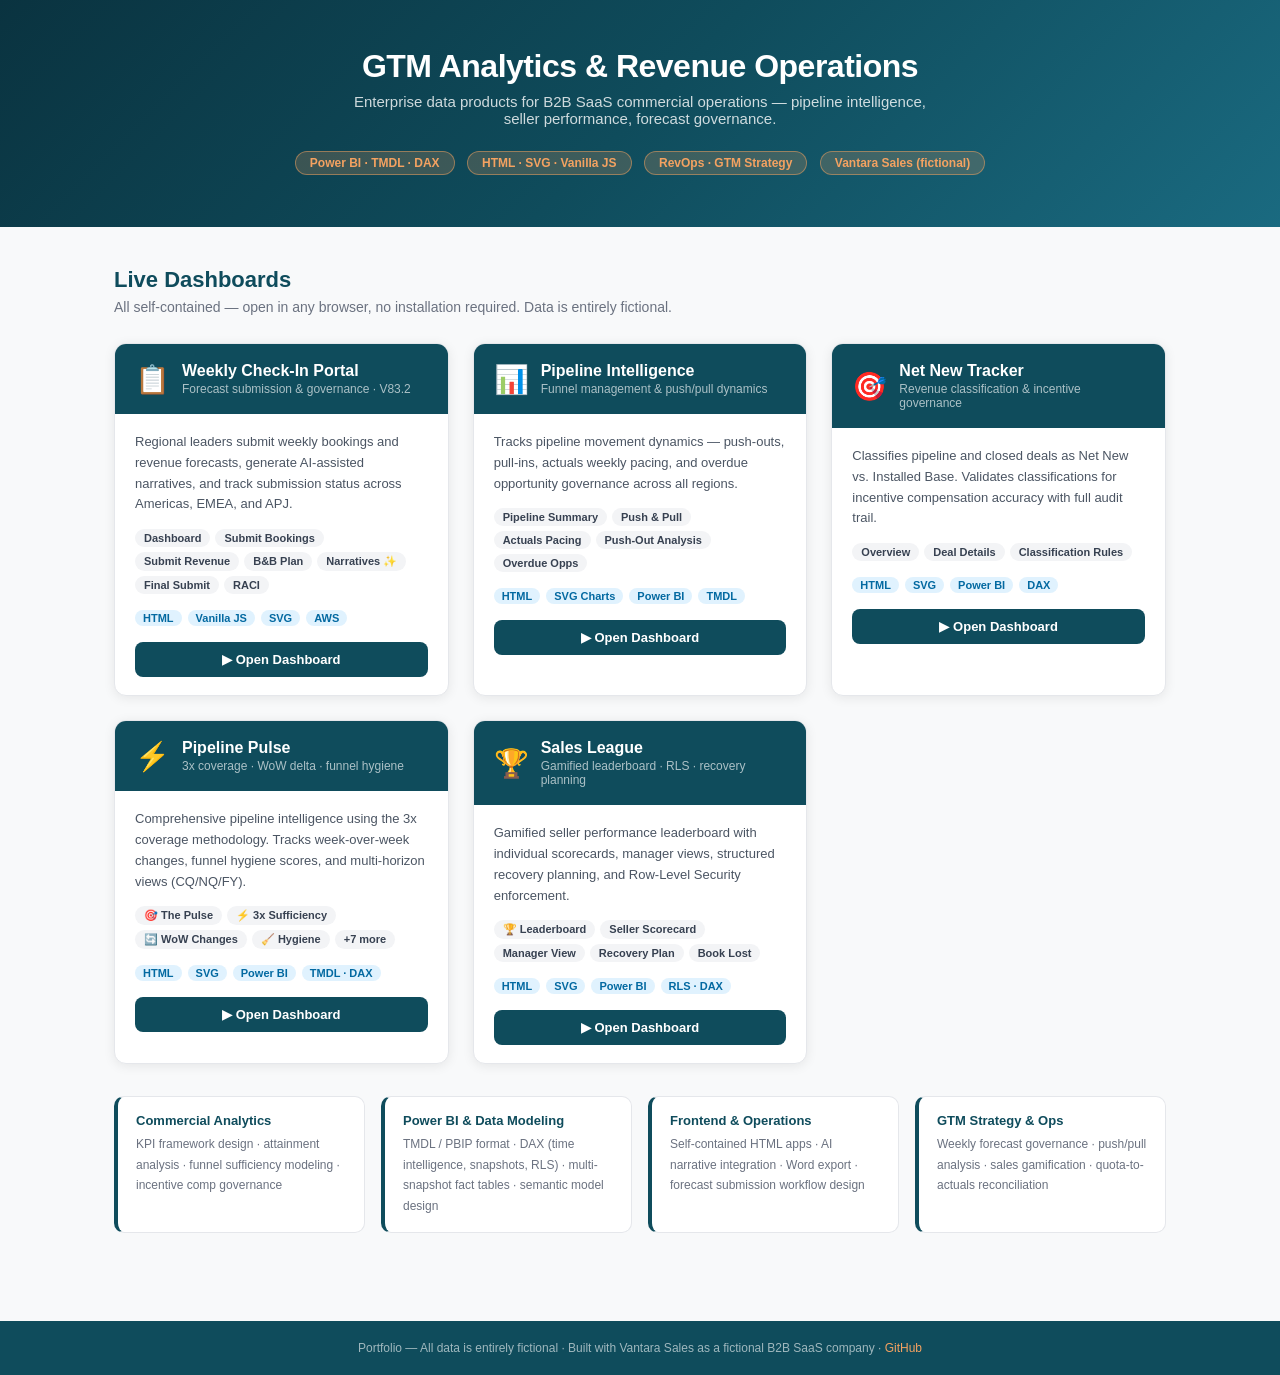
==== index.html @ 0df7641e "Add portfolio index.html for GitHub Pages + live demo links GitHub Pages: https://renatorbruxel.gith" ====
<!DOCTYPE html>
<html lang="en">
<head>
<meta charset="UTF-8">
<meta name="viewport" content="width=device-width,initial-scale=1">
<title>GTM Analytics & Revenue Operations | Renato Bruxel</title>
<style>
*{margin:0;padding:0;box-sizing:border-box}
body{font-family:-apple-system,BlinkMacSystemFont,'Segoe UI',Roboto,sans-serif;background:#f8f9fa;color:#1a1a2e}
.header{background:linear-gradient(135deg,#0a3340,#0f4c5c,#1a6a80);color:#fff;padding:48px 32px;text-align:center}
.header h1{font-size:32px;font-weight:900;letter-spacing:-.5px;margin-bottom:8px}
.header p{font-size:15px;opacity:.8;max-width:600px;margin:0 auto 20px}
.tag{display:inline-block;background:rgba(244,162,97,.2);border:1px solid rgba(244,162,97,.5);color:#f4a261;padding:4px 14px;border-radius:20px;font-size:12px;font-weight:700;margin:4px}
.main{max-width:1100px;margin:0 auto;padding:40px 24px}
.grid{display:grid;grid-template-columns:repeat(auto-fill,minmax(320px,1fr));gap:24px;margin-top:8px}
.card{background:#fff;border-radius:12px;box-shadow:0 2px 12px rgba(0,0,0,.08);overflow:hidden;transition:transform .2s,box-shadow .2s;border:1px solid #e5e7eb}
.card:hover{transform:translateY(-4px);box-shadow:0 8px 28px rgba(0,0,0,.14)}
.card-header{background:#0f4c5c;padding:18px 20px;display:flex;align-items:center;gap:12px}
.card-icon{font-size:28px}
.card-title{color:#fff;font-size:16px;font-weight:800}
.card-subtitle{color:rgba(255,255,255,.65);font-size:12px;margin-top:2px}
.card-body{padding:18px 20px}
.card-desc{font-size:13px;color:#4b5563;line-height:1.6;margin-bottom:14px}
.tabs-preview{display:flex;flex-wrap:wrap;gap:5px;margin-bottom:16px}
.tab-chip{background:#f3f4f6;color:#374151;font-size:11px;padding:3px 9px;border-radius:10px;font-weight:600}
.stack{display:flex;gap:6px;flex-wrap:wrap;margin-bottom:16px}
.tech{background:#e0f2fe;color:#0369a1;font-size:11px;padding:2px 8px;border-radius:8px;font-weight:700}
.btn-demo{display:block;background:#0f4c5c;color:#fff;text-align:center;padding:10px 16px;border-radius:8px;font-size:13px;font-weight:700;text-decoration:none;transition:background .15s}
.btn-demo:hover{background:#0a3340}
.section-title{font-size:22px;font-weight:800;color:#0f4c5c;margin-bottom:6px}
.section-sub{font-size:14px;color:#6b7280;margin-bottom:28px}
.skills{display:grid;grid-template-columns:repeat(auto-fill,minmax(220px,1fr));gap:16px;margin-top:32px}
.skill-card{background:#fff;border-radius:10px;padding:16px 18px;border:1px solid #e5e7eb;border-left:4px solid #0f4c5c}
.skill-title{font-size:13px;font-weight:800;color:#0f4c5c;margin-bottom:6px}
.skill-list{font-size:12px;color:#6b7280;line-height:1.7}
footer{background:#0f4c5c;color:rgba(255,255,255,.6);text-align:center;padding:20px;font-size:12px;margin-top:48px}
footer a{color:#f4a261;text-decoration:none}
@media(max-width:600px){.header h1{font-size:24px}.grid{grid-template-columns:1fr}}
</style>
</head>
<body>

<div class="header">
  <h1>GTM Analytics & Revenue Operations</h1>
  <p>Enterprise data products for B2B SaaS commercial operations — pipeline intelligence, seller performance, forecast governance.</p>
  <div>
    <span class="tag">Power BI · TMDL · DAX</span>
    <span class="tag">HTML · SVG · Vanilla JS</span>
    <span class="tag">RevOps · GTM Strategy</span>
    <span class="tag">Vantara Sales (fictional)</span>
  </div>
</div>

<div class="main">
  <p class="section-title">Live Dashboards</p>
  <p class="section-sub">All self-contained — open in any browser, no installation required. Data is entirely fictional.</p>

  <div class="grid">

    <div class="card">
      <div class="card-header">
        <div class="card-icon">📋</div>
        <div>
          <div class="card-title">Weekly Check-In Portal</div>
          <div class="card-subtitle">Forecast submission & governance · V83.2</div>
        </div>
      </div>
      <div class="card-body">
        <p class="card-desc">Regional leaders submit weekly bookings and revenue forecasts, generate AI-assisted narratives, and track submission status across Americas, EMEA, and APJ.</p>
        <div class="tabs-preview">
          <span class="tab-chip">Dashboard</span><span class="tab-chip">Submit Bookings</span><span class="tab-chip">Submit Revenue</span><span class="tab-chip">B&B Plan</span><span class="tab-chip">Narratives ✨</span><span class="tab-chip">Final Submit</span><span class="tab-chip">RACI</span>
        </div>
        <div class="stack"><span class="tech">HTML</span><span class="tech">Vanilla JS</span><span class="tech">SVG</span><span class="tech">AWS</span></div>
        <a href="weekly-checkin-portal/weekly-checkin-portal.html" class="btn-demo">▶ Open Dashboard</a>
      </div>
    </div>

    <div class="card">
      <div class="card-header">
        <div class="card-icon">📊</div>
        <div>
          <div class="card-title">Pipeline Intelligence</div>
          <div class="card-subtitle">Funnel management & push/pull dynamics</div>
        </div>
      </div>
      <div class="card-body">
        <p class="card-desc">Tracks pipeline movement dynamics — push-outs, pull-ins, actuals weekly pacing, and overdue opportunity governance across all regions.</p>
        <div class="tabs-preview">
          <span class="tab-chip">Pipeline Summary</span><span class="tab-chip">Push & Pull</span><span class="tab-chip">Actuals Pacing</span><span class="tab-chip">Push-Out Analysis</span><span class="tab-chip">Overdue Opps</span>
        </div>
        <div class="stack"><span class="tech">HTML</span><span class="tech">SVG Charts</span><span class="tech">Power BI</span><span class="tech">TMDL</span></div>
        <a href="funnel-management/pipeline-intelligence.html" class="btn-demo">▶ Open Dashboard</a>
      </div>
    </div>

    <div class="card">
      <div class="card-header">
        <div class="card-icon">🎯</div>
        <div>
          <div class="card-title">Net New Tracker</div>
          <div class="card-subtitle">Revenue classification & incentive governance</div>
        </div>
      </div>
      <div class="card-body">
        <p class="card-desc">Classifies pipeline and closed deals as Net New vs. Installed Base. Validates classifications for incentive compensation accuracy with full audit trail.</p>
        <div class="tabs-preview">
          <span class="tab-chip">Overview</span><span class="tab-chip">Deal Details</span><span class="tab-chip">Classification Rules</span>
        </div>
        <div class="stack"><span class="tech">HTML</span><span class="tech">SVG</span><span class="tech">Power BI</span><span class="tech">DAX</span></div>
        <a href="net-new-tracker/net-new-tracker.html" class="btn-demo">▶ Open Dashboard</a>
      </div>
    </div>

    <div class="card">
      <div class="card-header">
        <div class="card-icon">⚡</div>
        <div>
          <div class="card-title">Pipeline Pulse</div>
          <div class="card-subtitle">3x coverage · WoW delta · funnel hygiene</div>
        </div>
      </div>
      <div class="card-body">
        <p class="card-desc">Comprehensive pipeline intelligence using the 3x coverage methodology. Tracks week-over-week changes, funnel hygiene scores, and multi-horizon views (CQ/NQ/FY).</p>
        <div class="tabs-preview">
          <span class="tab-chip">🎯 The Pulse</span><span class="tab-chip">⚡ 3x Sufficiency</span><span class="tab-chip">🔄 WoW Changes</span><span class="tab-chip">🧹 Hygiene</span><span class="tab-chip">+7 more</span>
        </div>
        <div class="stack"><span class="tech">HTML</span><span class="tech">SVG</span><span class="tech">Power BI</span><span class="tech">TMDL · DAX</span></div>
        <a href="pipeline-pulse/pipeline-pulse.html" class="btn-demo">▶ Open Dashboard</a>
      </div>
    </div>

    <div class="card">
      <div class="card-header">
        <div class="card-icon">🏆</div>
        <div>
          <div class="card-title">Sales League</div>
          <div class="card-subtitle">Gamified leaderboard · RLS · recovery planning</div>
        </div>
      </div>
      <div class="card-body">
        <p class="card-desc">Gamified seller performance leaderboard with individual scorecards, manager views, structured recovery planning, and Row-Level Security enforcement.</p>
        <div class="tabs-preview">
          <span class="tab-chip">🏆 Leaderboard</span><span class="tab-chip">Seller Scorecard</span><span class="tab-chip">Manager View</span><span class="tab-chip">Recovery Plan</span><span class="tab-chip">Book Lost</span>
        </div>
        <div class="stack"><span class="tech">HTML</span><span class="tech">SVG</span><span class="tech">Power BI</span><span class="tech">RLS · DAX</span></div>
        <a href="sales-league/sales-league.html" class="btn-demo">▶ Open Dashboard</a>
      </div>
    </div>

  </div>

  <div class="skills">
    <div class="skill-card">
      <div class="skill-title">Commercial Analytics</div>
      <div class="skill-list">KPI framework design · attainment analysis · funnel sufficiency modeling · incentive comp governance</div>
    </div>
    <div class="skill-card">
      <div class="skill-title">Power BI & Data Modeling</div>
      <div class="skill-list">TMDL / PBIP format · DAX (time intelligence, snapshots, RLS) · multi-snapshot fact tables · semantic model design</div>
    </div>
    <div class="skill-card">
      <div class="skill-title">Frontend & Operations</div>
      <div class="skill-list">Self-contained HTML apps · AI narrative integration · Word export · forecast submission workflow design</div>
    </div>
    <div class="skill-card">
      <div class="skill-title">GTM Strategy & Ops</div>
      <div class="skill-list">Weekly forecast governance · push/pull analysis · sales gamification · quota-to-actuals reconciliation</div>
    </div>
  </div>
</div>

<footer>
  Portfolio — All data is entirely fictional · Built with Vantara Sales as a fictional B2B SaaS company ·
  <a href="https://github.com/renatorbruxel/projects">GitHub</a>
</footer>

</body>
</html>
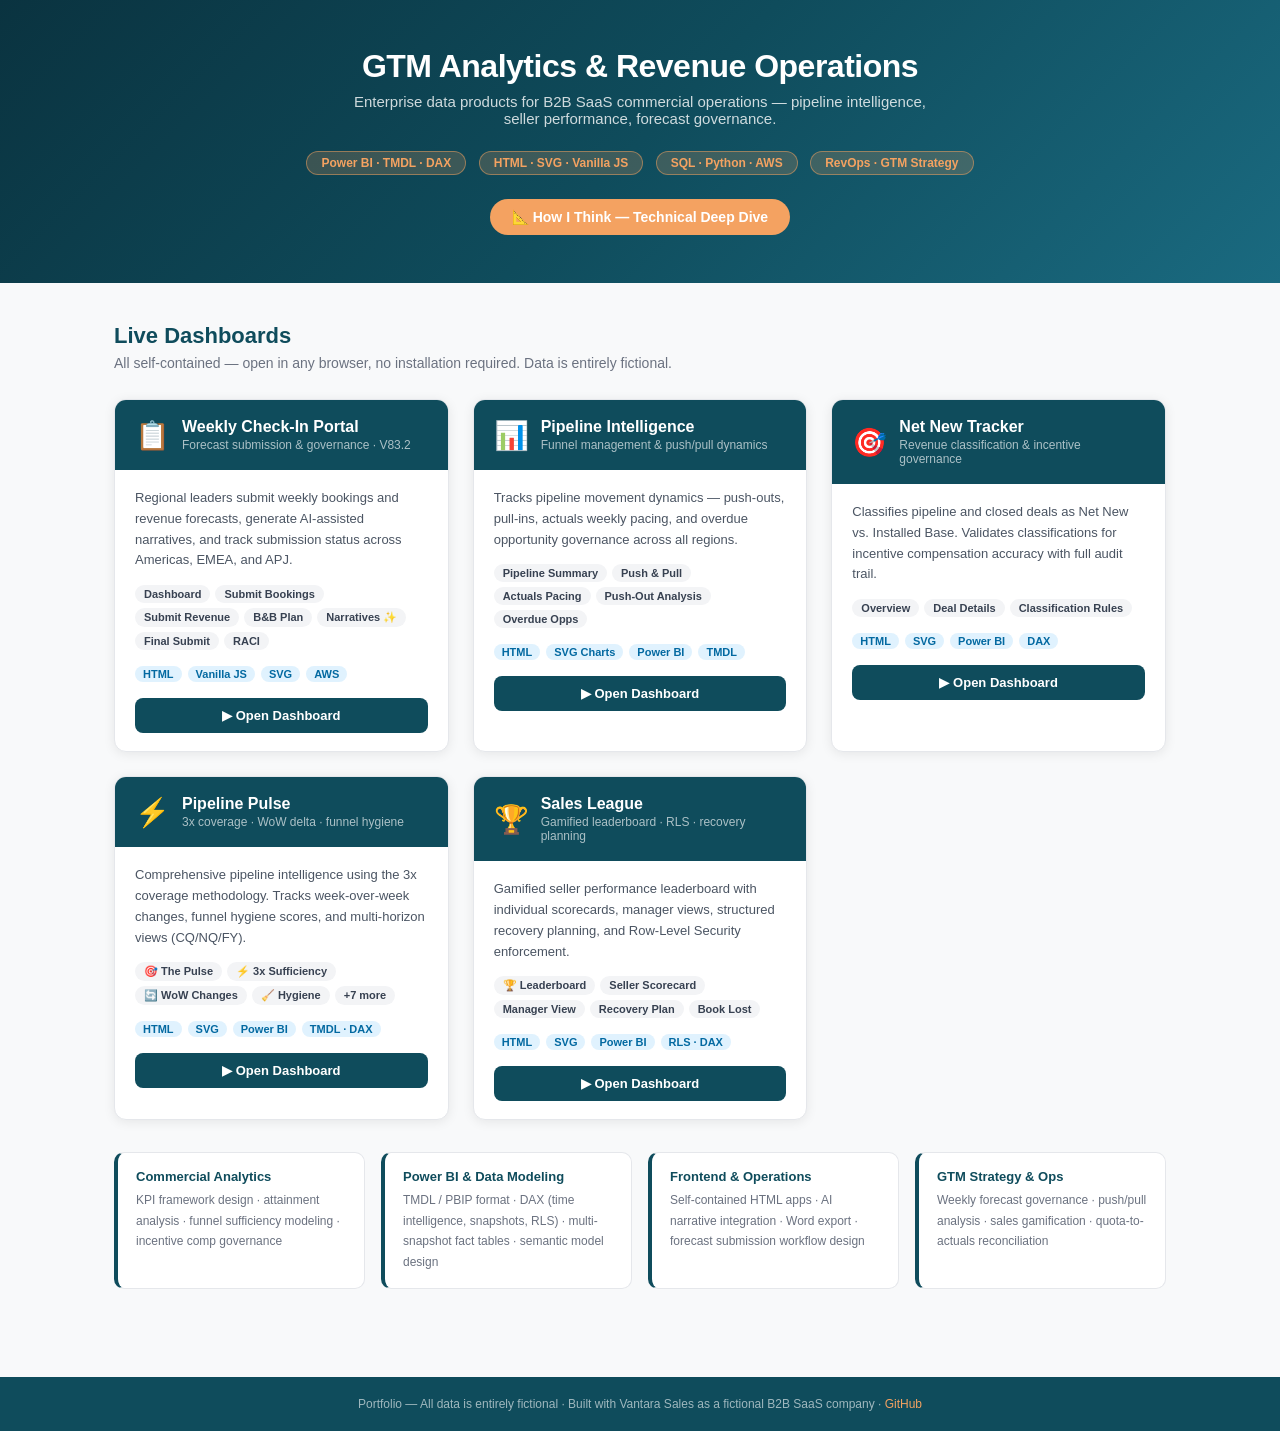
==== commit 3bd8cad3: "Add portfolio deep-dive link to index.html homepage Co-Authored-By: Claude Code <noreply@anthropic.c" ====
--- a/index.html
+++ b/index.html
@@ -46,8 +46,13 @@
   <div>
     <span class="tag">Power BI · TMDL · DAX</span>
     <span class="tag">HTML · SVG · Vanilla JS</span>
+    <span class="tag">SQL · Python · AWS</span>
     <span class="tag">RevOps · GTM Strategy</span>
-    <span class="tag">Vantara Sales (fictional)</span>
+  </div>
+  <div style="margin-top:20px">
+    <a href="portfolio-deep-dive.html" style="display:inline-flex;align-items:center;gap:8px;background:#f4a261;color:#fff;padding:10px 22px;border-radius:24px;font-weight:700;font-size:14px;text-decoration:none;transition:all .2s">
+      📐 How I Think — Technical Deep Dive
+    </a>
   </div>
 </div>
 
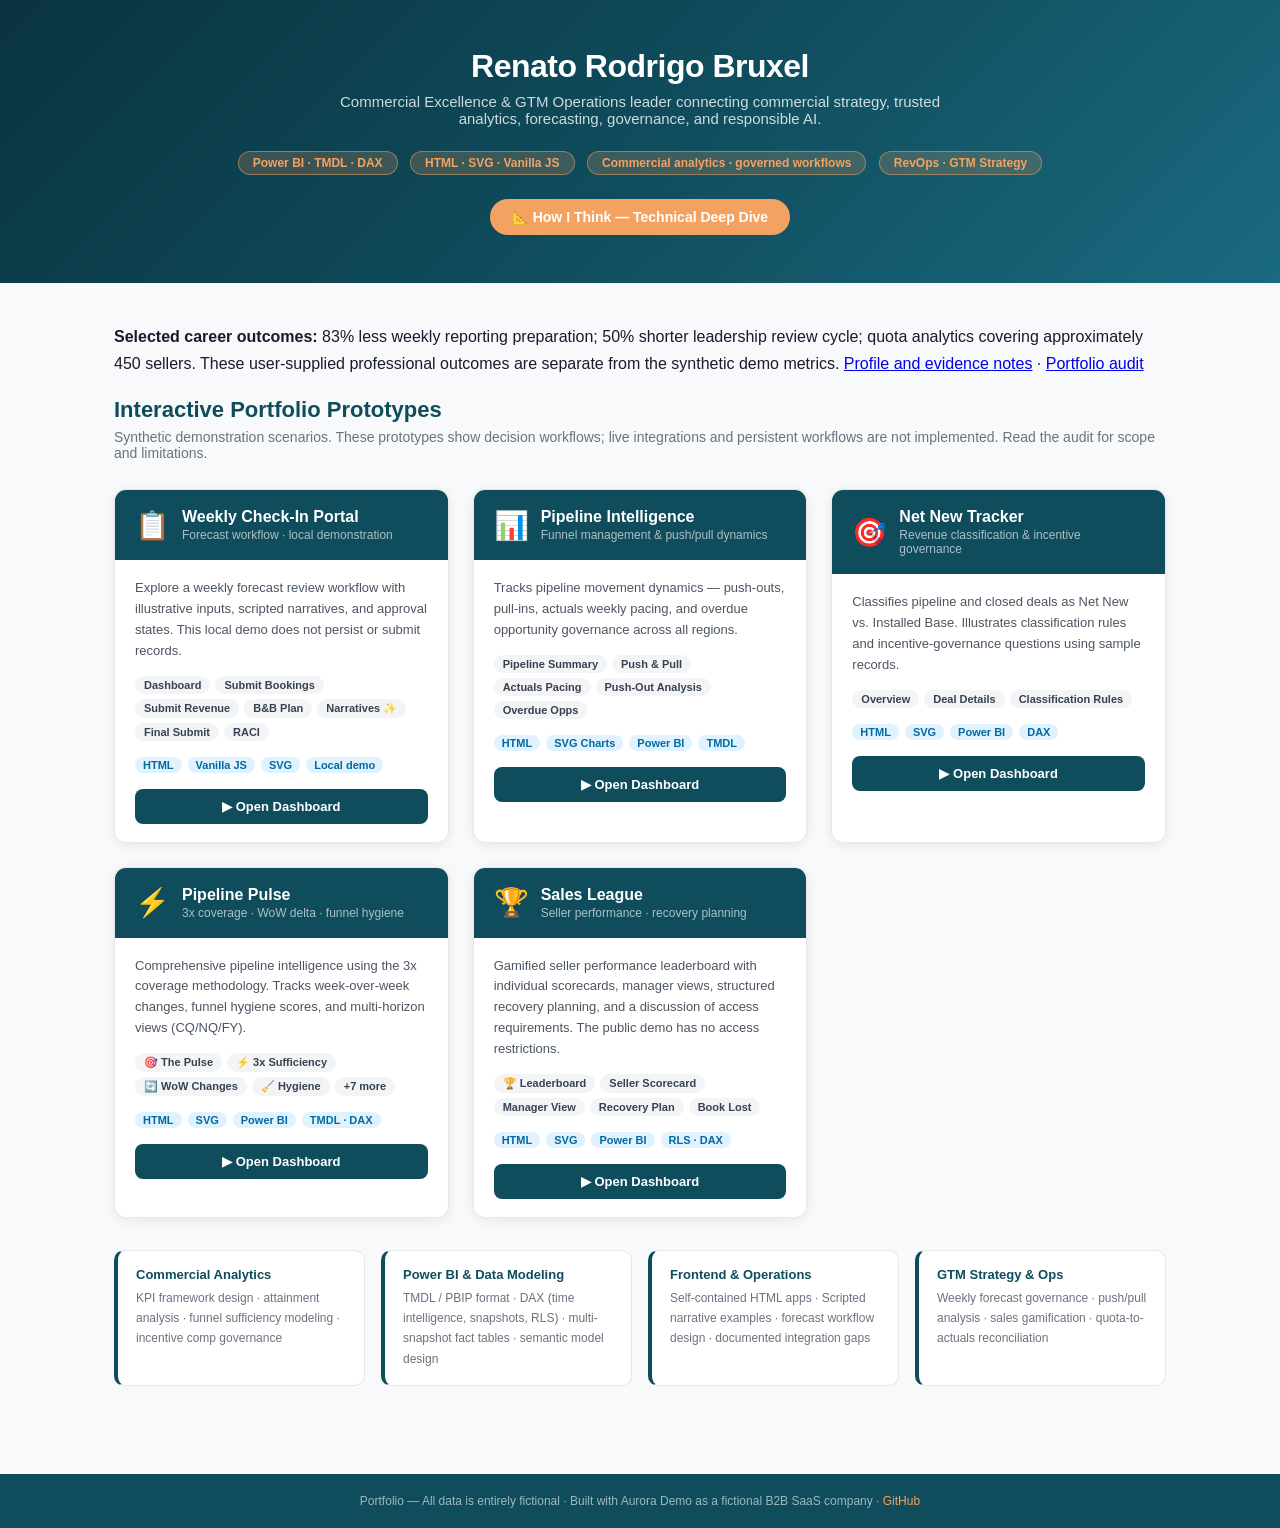
==== commit 4c74b357: "Review HTML portfolio against master brief" ====
--- a/index.html
+++ b/index.html
@@ -37,16 +37,20 @@
 footer a{color:#f4a261;text-decoration:none}
 @media(max-width:600px){.header h1{font-size:24px}.grid{grid-template-columns:1fr}}
 </style>
+<style>
+@media(prefers-reduced-motion:reduce){*,*::before,*::after{animation:none!important;transition:none!important;scroll-behavior:auto!important}}
+button:focus-visible,a:focus-visible,input:focus-visible,select:focus-visible{outline:3px solid #1675b5;outline-offset:3px}
+</style>
 </head>
 <body>
 
 <div class="header">
-  <h1>GTM Analytics & Revenue Operations</h1>
-  <p>Enterprise data products for B2B SaaS commercial operations — pipeline intelligence, seller performance, forecast governance.</p>
+  <h1>Renato Rodrigo Bruxel</h1>
+  <p>Commercial Excellence &amp; GTM Operations leader connecting commercial strategy, trusted analytics, forecasting, governance, and responsible AI.</p>
   <div>
     <span class="tag">Power BI · TMDL · DAX</span>
     <span class="tag">HTML · SVG · Vanilla JS</span>
-    <span class="tag">SQL · Python · AWS</span>
+    <span class="tag">Commercial analytics · governed workflows</span>
     <span class="tag">RevOps · GTM Strategy</span>
   </div>
   <div style="margin-top:20px">
@@ -56,9 +60,9 @@
   </div>
 </div>
 
-<div class="main">
-  <p class="section-title">Live Dashboards</p>
-  <p class="section-sub">All self-contained — open in any browser, no installation required. Data is entirely fictional.</p>
+<div class="main"><p style="margin-bottom:20px;line-height:1.7"><strong>Selected career outcomes:</strong> 83% less weekly reporting preparation; 50% shorter leadership review cycle; quota analytics covering approximately 450 sellers. These user-supplied professional outcomes are separate from the synthetic demo metrics. <a href="README.md">Profile and evidence notes</a> · <a href="docs/FINAL_PORTFOLIO_AUDIT.md">Portfolio audit</a></p>
+  <p class="section-title">Interactive Portfolio Prototypes</p>
+  <p class="section-sub">Synthetic demonstration scenarios. These prototypes show decision workflows; live integrations and persistent workflows are not implemented. Read the audit for scope and limitations.</p>
 
   <div class="grid">
 
@@ -67,15 +71,15 @@
         <div class="card-icon">📋</div>
         <div>
           <div class="card-title">Weekly Check-In Portal</div>
-          <div class="card-subtitle">Forecast submission & governance · V83.2</div>
+          <div class="card-subtitle">Forecast workflow · local demonstration</div>
         </div>
       </div>
       <div class="card-body">
-        <p class="card-desc">Regional leaders submit weekly bookings and revenue forecasts, generate AI-assisted narratives, and track submission status across Americas, EMEA, and APJ.</p>
+        <p class="card-desc">Explore a weekly forecast review workflow with illustrative inputs, scripted narratives, and approval states. This local demo does not persist or submit records.</p>
         <div class="tabs-preview">
           <span class="tab-chip">Dashboard</span><span class="tab-chip">Submit Bookings</span><span class="tab-chip">Submit Revenue</span><span class="tab-chip">B&B Plan</span><span class="tab-chip">Narratives ✨</span><span class="tab-chip">Final Submit</span><span class="tab-chip">RACI</span>
         </div>
-        <div class="stack"><span class="tech">HTML</span><span class="tech">Vanilla JS</span><span class="tech">SVG</span><span class="tech">AWS</span></div>
+        <div class="stack"><span class="tech">HTML</span><span class="tech">Vanilla JS</span><span class="tech">SVG</span><span class="tech">Local demo</span></div>
         <a href="weekly-checkin-portal/weekly-checkin-portal.html" class="btn-demo">▶ Open Dashboard</a>
       </div>
     </div>
@@ -107,7 +111,7 @@
         </div>
       </div>
       <div class="card-body">
-        <p class="card-desc">Classifies pipeline and closed deals as Net New vs. Installed Base. Validates classifications for incentive compensation accuracy with full audit trail.</p>
+        <p class="card-desc">Classifies pipeline and closed deals as Net New vs. Installed Base. Illustrates classification rules and incentive-governance questions using sample records.</p>
         <div class="tabs-preview">
           <span class="tab-chip">Overview</span><span class="tab-chip">Deal Details</span><span class="tab-chip">Classification Rules</span>
         </div>
@@ -139,11 +143,11 @@
         <div class="card-icon">🏆</div>
         <div>
           <div class="card-title">Sales League</div>
-          <div class="card-subtitle">Gamified leaderboard · RLS · recovery planning</div>
+          <div class="card-subtitle">Seller performance · recovery planning</div>
         </div>
       </div>
       <div class="card-body">
-        <p class="card-desc">Gamified seller performance leaderboard with individual scorecards, manager views, structured recovery planning, and Row-Level Security enforcement.</p>
+        <p class="card-desc">Gamified seller performance leaderboard with individual scorecards, manager views, structured recovery planning, and a discussion of access requirements. The public demo has no access restrictions.</p>
         <div class="tabs-preview">
           <span class="tab-chip">🏆 Leaderboard</span><span class="tab-chip">Seller Scorecard</span><span class="tab-chip">Manager View</span><span class="tab-chip">Recovery Plan</span><span class="tab-chip">Book Lost</span>
         </div>
@@ -165,7 +169,7 @@
     </div>
     <div class="skill-card">
       <div class="skill-title">Frontend & Operations</div>
-      <div class="skill-list">Self-contained HTML apps · AI narrative integration · Word export · forecast submission workflow design</div>
+      <div class="skill-list">Self-contained HTML apps · Scripted narrative examples · forecast workflow design · documented integration gaps</div>
     </div>
     <div class="skill-card">
       <div class="skill-title">GTM Strategy & Ops</div>
@@ -175,7 +179,7 @@
 </div>
 
 <footer>
-  Portfolio — All data is entirely fictional · Built with Vantara Sales as a fictional B2B SaaS company ·
+  Portfolio — All data is entirely fictional · Built with Aurora Demo as a fictional B2B SaaS company ·
   <a href="https://github.com/renatorbruxel/projects">GitHub</a>
 </footer>
 
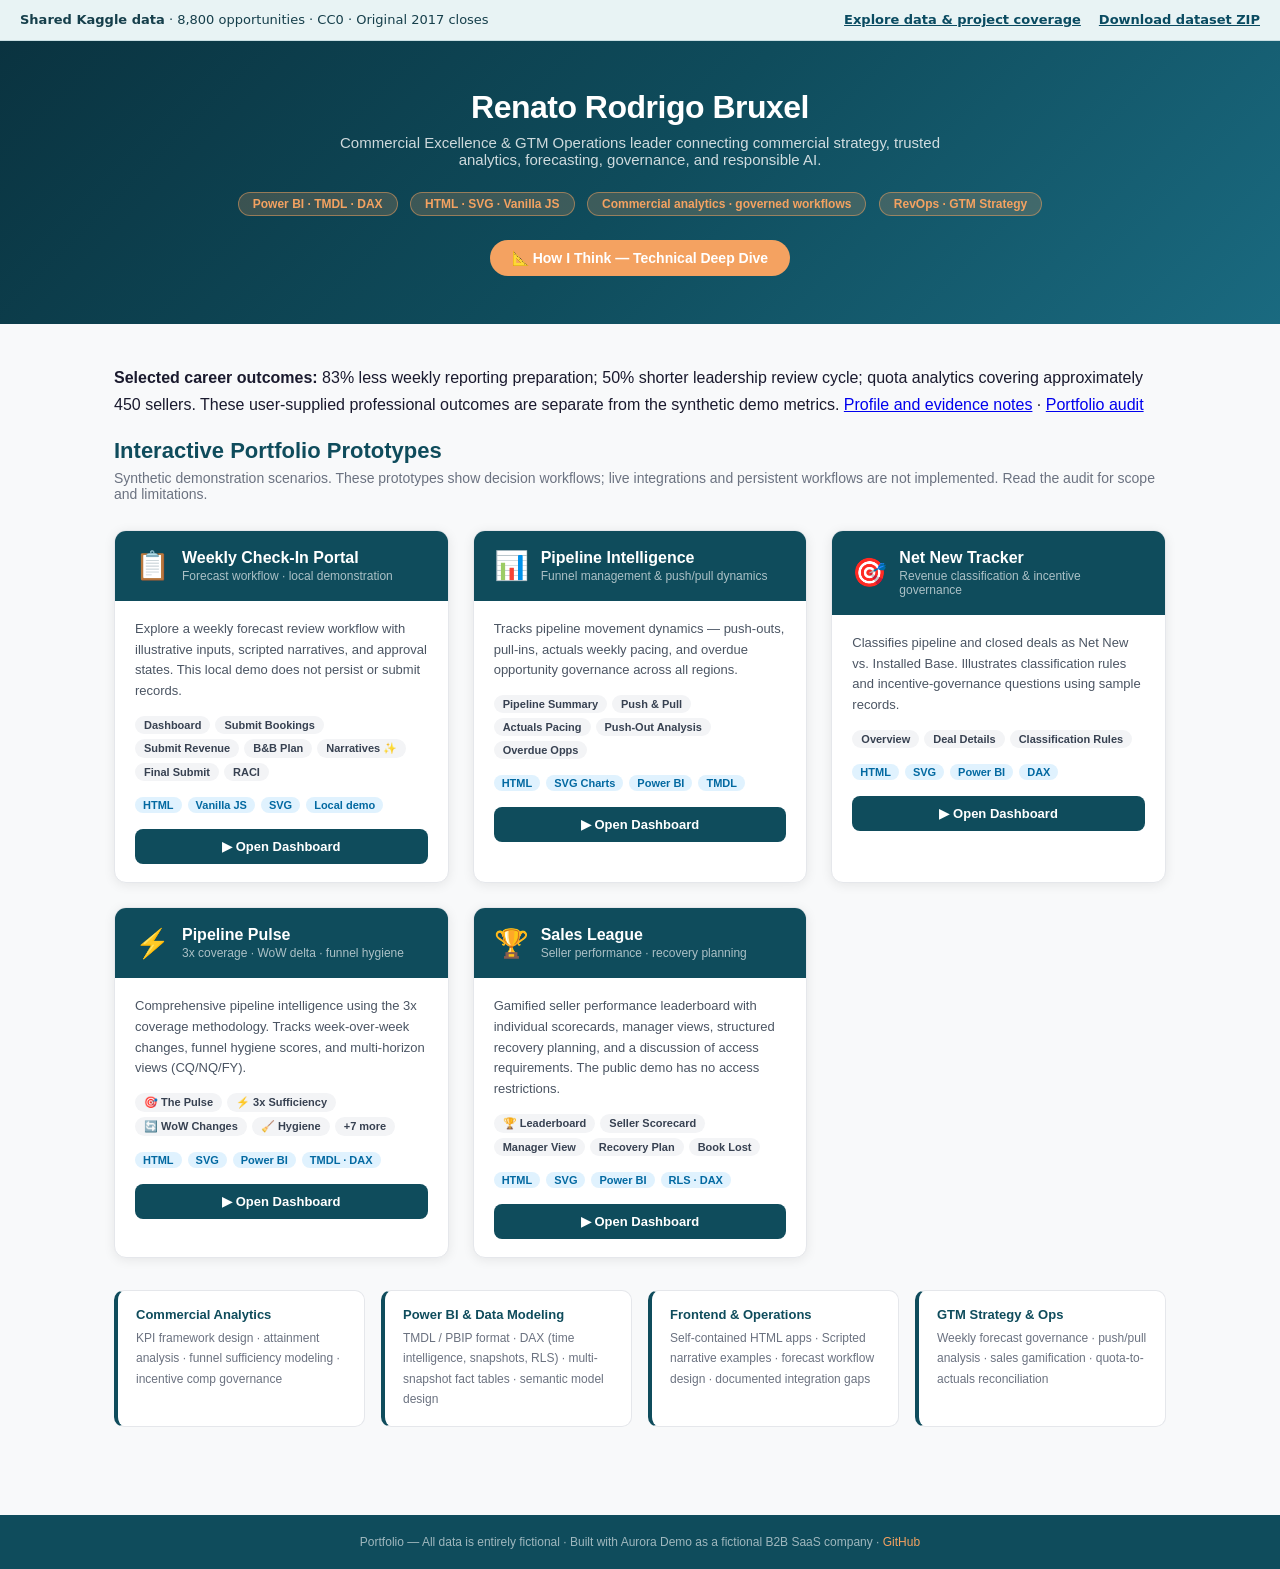
==== commit 8870e7cd: "Add shared Kaggle CRM dataset and portfolio downloads" ====
--- a/index.html
+++ b/index.html
@@ -41,8 +41,12 @@
 @media(prefers-reduced-motion:reduce){*,*::before,*::after{animation:none!important;transition:none!important;scroll-behavior:auto!important}}
 button:focus-visible,a:focus-visible,input:focus-visible,select:focus-visible{outline:3px solid #1675b5;outline-offset:3px}
 </style>
+<style>
+.shared-data-access{background:#e8f3f4;border-bottom:1px solid #c8dee2;color:#163f4b;padding:10px 20px;display:flex;align-items:center;justify-content:space-between;gap:12px;flex-wrap:wrap;font:13px/1.5 system-ui}.shared-data-access strong{font-weight:750}.shared-data-access a{color:#0a4b61;font-weight:700}.shared-data-access .shared-data-links{display:flex;gap:18px;flex-wrap:wrap}.shared-data-access a:focus-visible{outline:3px solid #1675b5;outline-offset:3px}
+</style>
 </head>
 <body>
+<aside class="shared-data-access" aria-label="Shared portfolio dataset"><div><strong>Shared Kaggle data</strong> · 8,800 opportunities · CC0 · Original 2017 closes</div><div class="shared-data-links"><a href="data/index.html">Explore data &amp; project coverage</a><a href="downloads/crm-sales-opportunities-portfolio-v1.zip" download>Download dataset ZIP</a></div></aside>
 
 <div class="header">
   <h1>Renato Rodrigo Bruxel</h1>
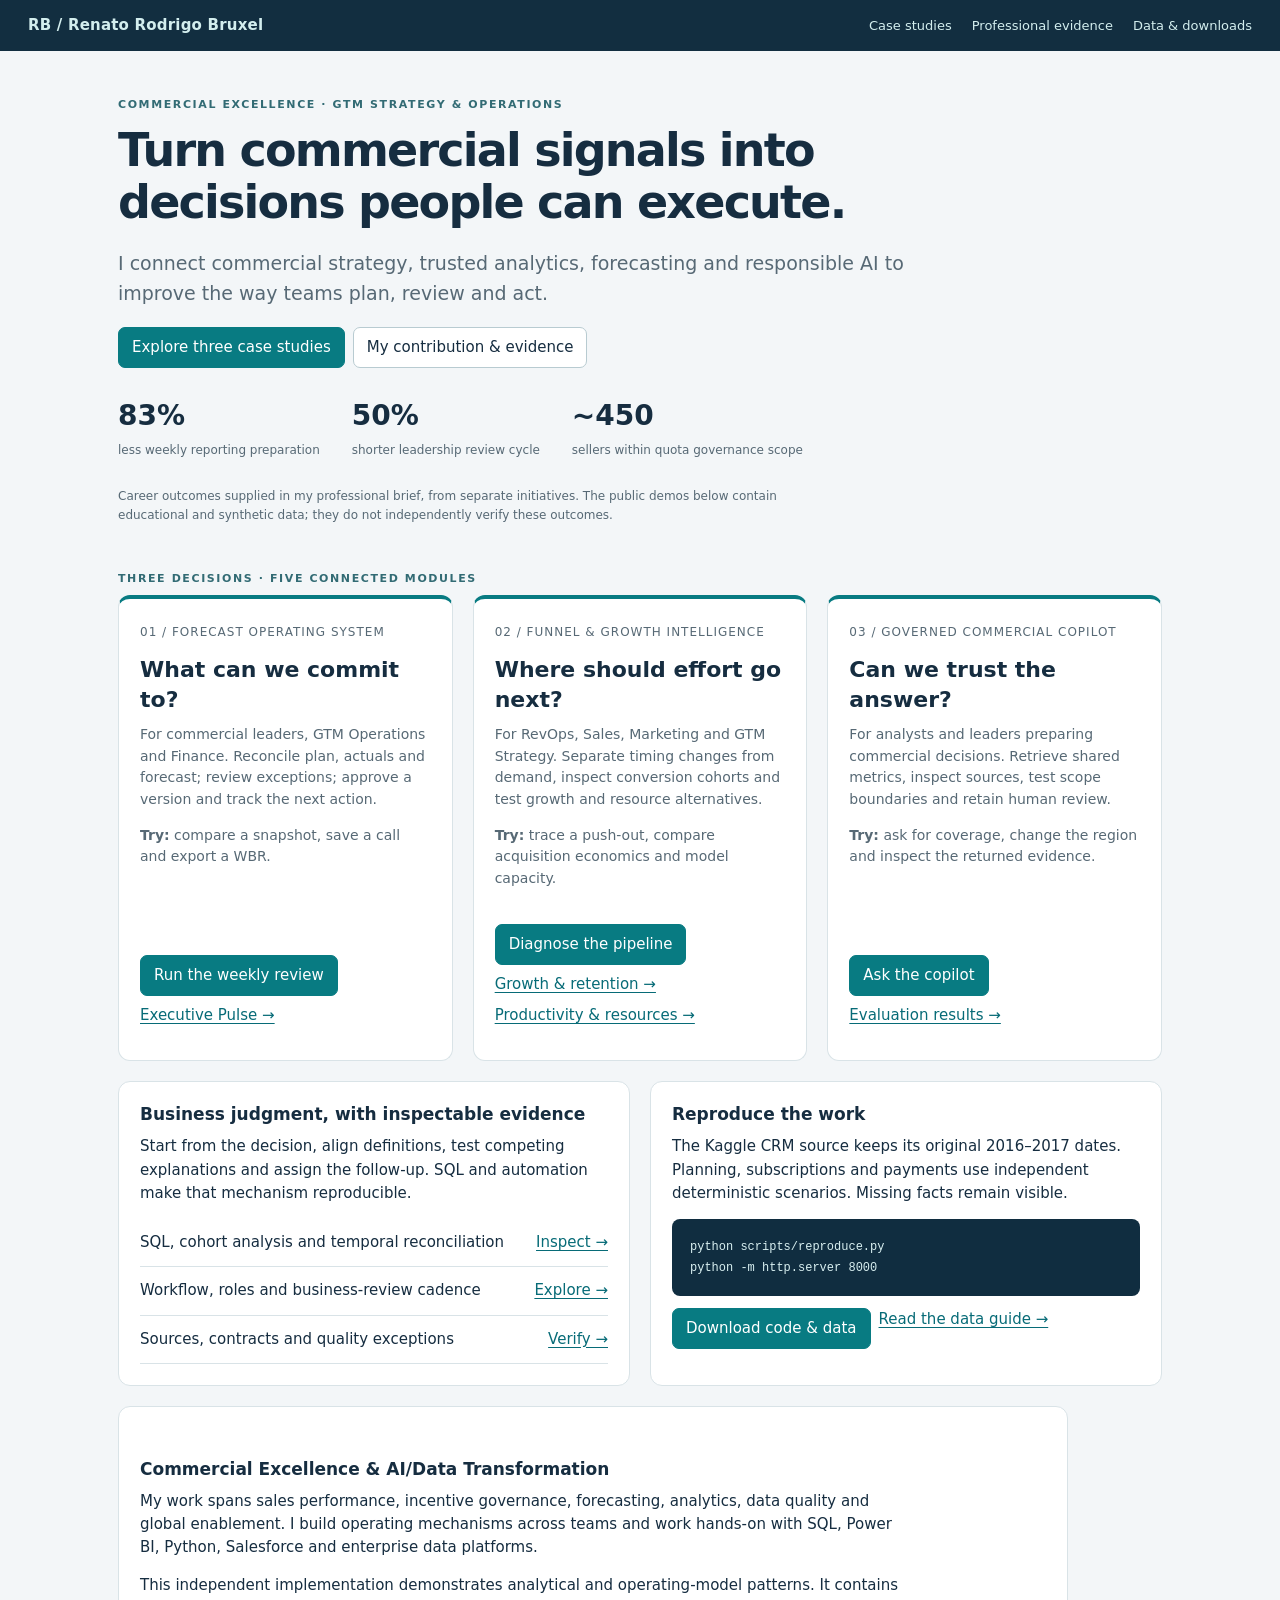
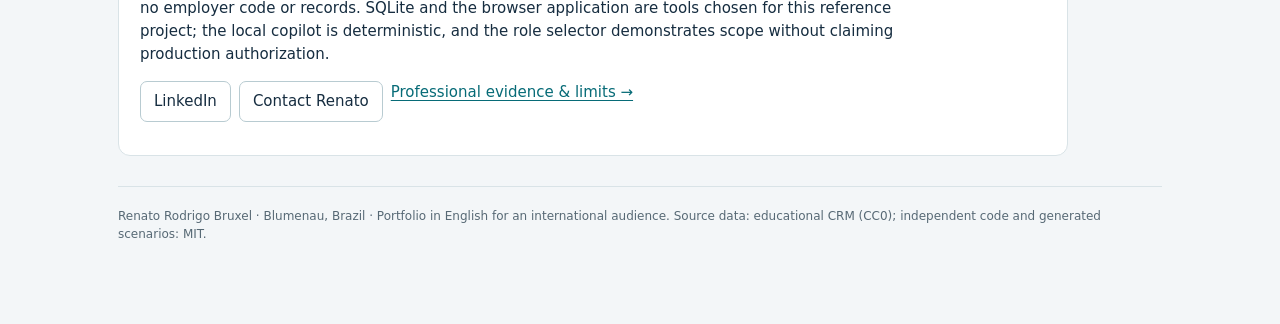
==== commit 602b0fa1: "Publish complete Astra portfolio build — Kaggle CRM + synthetic data Complete GTM Operations portfol" ====
--- a/index.html
+++ b/index.html
@@ -1,191 +1,12 @@
-<!DOCTYPE html>
-<html lang="en">
-<head>
-<meta charset="UTF-8">
-<meta name="viewport" content="width=device-width,initial-scale=1">
-<title>GTM Analytics & Revenue Operations | Renato Bruxel</title>
-<style>
-*{margin:0;padding:0;box-sizing:border-box}
-body{font-family:-apple-system,BlinkMacSystemFont,'Segoe UI',Roboto,sans-serif;background:#f8f9fa;color:#1a1a2e}
-.header{background:linear-gradient(135deg,#0a3340,#0f4c5c,#1a6a80);color:#fff;padding:48px 32px;text-align:center}
-.header h1{font-size:32px;font-weight:900;letter-spacing:-.5px;margin-bottom:8px}
-.header p{font-size:15px;opacity:.8;max-width:600px;margin:0 auto 20px}
-.tag{display:inline-block;background:rgba(244,162,97,.2);border:1px solid rgba(244,162,97,.5);color:#f4a261;padding:4px 14px;border-radius:20px;font-size:12px;font-weight:700;margin:4px}
-.main{max-width:1100px;margin:0 auto;padding:40px 24px}
-.grid{display:grid;grid-template-columns:repeat(auto-fill,minmax(320px,1fr));gap:24px;margin-top:8px}
-.card{background:#fff;border-radius:12px;box-shadow:0 2px 12px rgba(0,0,0,.08);overflow:hidden;transition:transform .2s,box-shadow .2s;border:1px solid #e5e7eb}
-.card:hover{transform:translateY(-4px);box-shadow:0 8px 28px rgba(0,0,0,.14)}
-.card-header{background:#0f4c5c;padding:18px 20px;display:flex;align-items:center;gap:12px}
-.card-icon{font-size:28px}
-.card-title{color:#fff;font-size:16px;font-weight:800}
-.card-subtitle{color:rgba(255,255,255,.65);font-size:12px;margin-top:2px}
-.card-body{padding:18px 20px}
-.card-desc{font-size:13px;color:#4b5563;line-height:1.6;margin-bottom:14px}
-.tabs-preview{display:flex;flex-wrap:wrap;gap:5px;margin-bottom:16px}
-.tab-chip{background:#f3f4f6;color:#374151;font-size:11px;padding:3px 9px;border-radius:10px;font-weight:600}
-.stack{display:flex;gap:6px;flex-wrap:wrap;margin-bottom:16px}
-.tech{background:#e0f2fe;color:#0369a1;font-size:11px;padding:2px 8px;border-radius:8px;font-weight:700}
-.btn-demo{display:block;background:#0f4c5c;color:#fff;text-align:center;padding:10px 16px;border-radius:8px;font-size:13px;font-weight:700;text-decoration:none;transition:background .15s}
-.btn-demo:hover{background:#0a3340}
-.section-title{font-size:22px;font-weight:800;color:#0f4c5c;margin-bottom:6px}
-.section-sub{font-size:14px;color:#6b7280;margin-bottom:28px}
-.skills{display:grid;grid-template-columns:repeat(auto-fill,minmax(220px,1fr));gap:16px;margin-top:32px}
-.skill-card{background:#fff;border-radius:10px;padding:16px 18px;border:1px solid #e5e7eb;border-left:4px solid #0f4c5c}
-.skill-title{font-size:13px;font-weight:800;color:#0f4c5c;margin-bottom:6px}
-.skill-list{font-size:12px;color:#6b7280;line-height:1.7}
-footer{background:#0f4c5c;color:rgba(255,255,255,.6);text-align:center;padding:20px;font-size:12px;margin-top:48px}
-footer a{color:#f4a261;text-decoration:none}
-@media(max-width:600px){.header h1{font-size:24px}.grid{grid-template-columns:1fr}}
-</style>
-<style>
-@media(prefers-reduced-motion:reduce){*,*::before,*::after{animation:none!important;transition:none!important;scroll-behavior:auto!important}}
-button:focus-visible,a:focus-visible,input:focus-visible,select:focus-visible{outline:3px solid #1675b5;outline-offset:3px}
-</style>
-<style>
-.shared-data-access{background:#e8f3f4;border-bottom:1px solid #c8dee2;color:#163f4b;padding:10px 20px;display:flex;align-items:center;justify-content:space-between;gap:12px;flex-wrap:wrap;font:13px/1.5 system-ui}.shared-data-access strong{font-weight:750}.shared-data-access a{color:#0a4b61;font-weight:700}.shared-data-access .shared-data-links{display:flex;gap:18px;flex-wrap:wrap}.shared-data-access a:focus-visible{outline:3px solid #1675b5;outline-offset:3px}
-</style>
-</head>
-<body>
-<aside class="shared-data-access" aria-label="Shared portfolio dataset"><div><strong>Shared Kaggle data</strong> · 8,800 opportunities · CC0 · Original 2017 closes</div><div class="shared-data-links"><a href="data/index.html">Explore data &amp; project coverage</a><a href="downloads/crm-sales-opportunities-portfolio-v1.zip" download>Download dataset ZIP</a></div></aside>
-
-<div class="header">
-  <h1>Renato Rodrigo Bruxel</h1>
-  <p>Commercial Excellence &amp; GTM Operations leader connecting commercial strategy, trusted analytics, forecasting, governance, and responsible AI.</p>
-  <div>
-    <span class="tag">Power BI · TMDL · DAX</span>
-    <span class="tag">HTML · SVG · Vanilla JS</span>
-    <span class="tag">Commercial analytics · governed workflows</span>
-    <span class="tag">RevOps · GTM Strategy</span>
-  </div>
-  <div style="margin-top:20px">
-    <a href="portfolio-deep-dive.html" style="display:inline-flex;align-items:center;gap:8px;background:#f4a261;color:#fff;padding:10px 22px;border-radius:24px;font-weight:700;font-size:14px;text-decoration:none;transition:all .2s">
-      📐 How I Think — Technical Deep Dive
-    </a>
-  </div>
-</div>
-
-<div class="main"><p style="margin-bottom:20px;line-height:1.7"><strong>Selected career outcomes:</strong> 83% less weekly reporting preparation; 50% shorter leadership review cycle; quota analytics covering approximately 450 sellers. These user-supplied professional outcomes are separate from the synthetic demo metrics. <a href="README.md">Profile and evidence notes</a> · <a href="docs/FINAL_PORTFOLIO_AUDIT.md">Portfolio audit</a></p>
-  <p class="section-title">Interactive Portfolio Prototypes</p>
-  <p class="section-sub">Synthetic demonstration scenarios. These prototypes show decision workflows; live integrations and persistent workflows are not implemented. Read the audit for scope and limitations.</p>
-
-  <div class="grid">
-
-    <div class="card">
-      <div class="card-header">
-        <div class="card-icon">📋</div>
-        <div>
-          <div class="card-title">Weekly Check-In Portal</div>
-          <div class="card-subtitle">Forecast workflow · local demonstration</div>
-        </div>
-      </div>
-      <div class="card-body">
-        <p class="card-desc">Explore a weekly forecast review workflow with illustrative inputs, scripted narratives, and approval states. This local demo does not persist or submit records.</p>
-        <div class="tabs-preview">
-          <span class="tab-chip">Dashboard</span><span class="tab-chip">Submit Bookings</span><span class="tab-chip">Submit Revenue</span><span class="tab-chip">B&B Plan</span><span class="tab-chip">Narratives ✨</span><span class="tab-chip">Final Submit</span><span class="tab-chip">RACI</span>
-        </div>
-        <div class="stack"><span class="tech">HTML</span><span class="tech">Vanilla JS</span><span class="tech">SVG</span><span class="tech">Local demo</span></div>
-        <a href="weekly-checkin-portal/weekly-checkin-portal.html" class="btn-demo">▶ Open Dashboard</a>
-      </div>
-    </div>
-
-    <div class="card">
-      <div class="card-header">
-        <div class="card-icon">📊</div>
-        <div>
-          <div class="card-title">Pipeline Intelligence</div>
-          <div class="card-subtitle">Funnel management & push/pull dynamics</div>
-        </div>
-      </div>
-      <div class="card-body">
-        <p class="card-desc">Tracks pipeline movement dynamics — push-outs, pull-ins, actuals weekly pacing, and overdue opportunity governance across all regions.</p>
-        <div class="tabs-preview">
-          <span class="tab-chip">Pipeline Summary</span><span class="tab-chip">Push & Pull</span><span class="tab-chip">Actuals Pacing</span><span class="tab-chip">Push-Out Analysis</span><span class="tab-chip">Overdue Opps</span>
-        </div>
-        <div class="stack"><span class="tech">HTML</span><span class="tech">SVG Charts</span><span class="tech">Power BI</span><span class="tech">TMDL</span></div>
-        <a href="funnel-management/pipeline-intelligence.html" class="btn-demo">▶ Open Dashboard</a>
-      </div>
-    </div>
-
-    <div class="card">
-      <div class="card-header">
-        <div class="card-icon">🎯</div>
-        <div>
-          <div class="card-title">Net New Tracker</div>
-          <div class="card-subtitle">Revenue classification & incentive governance</div>
-        </div>
-      </div>
-      <div class="card-body">
-        <p class="card-desc">Classifies pipeline and closed deals as Net New vs. Installed Base. Illustrates classification rules and incentive-governance questions using sample records.</p>
-        <div class="tabs-preview">
-          <span class="tab-chip">Overview</span><span class="tab-chip">Deal Details</span><span class="tab-chip">Classification Rules</span>
-        </div>
-        <div class="stack"><span class="tech">HTML</span><span class="tech">SVG</span><span class="tech">Power BI</span><span class="tech">DAX</span></div>
-        <a href="net-new-tracker/net-new-tracker.html" class="btn-demo">▶ Open Dashboard</a>
-      </div>
-    </div>
-
-    <div class="card">
-      <div class="card-header">
-        <div class="card-icon">⚡</div>
-        <div>
-          <div class="card-title">Pipeline Pulse</div>
-          <div class="card-subtitle">3x coverage · WoW delta · funnel hygiene</div>
-        </div>
-      </div>
-      <div class="card-body">
-        <p class="card-desc">Comprehensive pipeline intelligence using the 3x coverage methodology. Tracks week-over-week changes, funnel hygiene scores, and multi-horizon views (CQ/NQ/FY).</p>
-        <div class="tabs-preview">
-          <span class="tab-chip">🎯 The Pulse</span><span class="tab-chip">⚡ 3x Sufficiency</span><span class="tab-chip">🔄 WoW Changes</span><span class="tab-chip">🧹 Hygiene</span><span class="tab-chip">+7 more</span>
-        </div>
-        <div class="stack"><span class="tech">HTML</span><span class="tech">SVG</span><span class="tech">Power BI</span><span class="tech">TMDL · DAX</span></div>
-        <a href="pipeline-pulse/pipeline-pulse.html" class="btn-demo">▶ Open Dashboard</a>
-      </div>
-    </div>
-
-    <div class="card">
-      <div class="card-header">
-        <div class="card-icon">🏆</div>
-        <div>
-          <div class="card-title">Sales League</div>
-          <div class="card-subtitle">Seller performance · recovery planning</div>
-        </div>
-      </div>
-      <div class="card-body">
-        <p class="card-desc">Gamified seller performance leaderboard with individual scorecards, manager views, structured recovery planning, and a discussion of access requirements. The public demo has no access restrictions.</p>
-        <div class="tabs-preview">
-          <span class="tab-chip">🏆 Leaderboard</span><span class="tab-chip">Seller Scorecard</span><span class="tab-chip">Manager View</span><span class="tab-chip">Recovery Plan</span><span class="tab-chip">Book Lost</span>
-        </div>
-        <div class="stack"><span class="tech">HTML</span><span class="tech">SVG</span><span class="tech">Power BI</span><span class="tech">RLS · DAX</span></div>
-        <a href="sales-league/sales-league.html" class="btn-demo">▶ Open Dashboard</a>
-      </div>
-    </div>
-
-  </div>
-
-  <div class="skills">
-    <div class="skill-card">
-      <div class="skill-title">Commercial Analytics</div>
-      <div class="skill-list">KPI framework design · attainment analysis · funnel sufficiency modeling · incentive comp governance</div>
-    </div>
-    <div class="skill-card">
-      <div class="skill-title">Power BI & Data Modeling</div>
-      <div class="skill-list">TMDL / PBIP format · DAX (time intelligence, snapshots, RLS) · multi-snapshot fact tables · semantic model design</div>
-    </div>
-    <div class="skill-card">
-      <div class="skill-title">Frontend & Operations</div>
-      <div class="skill-list">Self-contained HTML apps · Scripted narrative examples · forecast workflow design · documented integration gaps</div>
-    </div>
-    <div class="skill-card">
-      <div class="skill-title">GTM Strategy & Ops</div>
-      <div class="skill-list">Weekly forecast governance · push/pull analysis · sales gamification · quota-to-actuals reconciliation</div>
-    </div>
-  </div>
-</div>
-
-<footer>
-  Portfolio — All data is entirely fictional · Built with Aurora Demo as a fictional B2B SaaS company ·
-  <a href="https://github.com/renatorbruxel/projects">GitHub</a>
-</footer>
-
-</body>
-</html>
+<!doctype html><html lang="en"><head><meta charset="utf-8"><meta name="viewport" content="width=device-width,initial-scale=1"><title>Renato Rodrigo Bruxel | Commercial Excellence & GTM Operations</title><meta name="description" content="Commercial Excellence and GTM Operations: three independent cases connecting forecasting, growth, resource planning and governed AI to business decisions."><link rel="stylesheet" href="assets/gtm.css"></head><body>
+<a class="skip" href="#main">Skip to content</a><header class="topbar"><a class="wordmark" href="index.html">RB / Renato Rodrigo Bruxel</a><nav class="toplinks" aria-label="Portfolio"><a href="#cases">Case studies</a><a href="portfolio-deep-dive.html?tab=experience">Professional evidence</a><a href="data/index.html">Data & downloads</a></nav></header>
+<main class="profile" id="main"><section class="hero"><div class="eyebrow">Commercial Excellence · GTM Strategy & Operations</div><h1>Turn commercial signals into decisions people can execute.</h1><p>I connect commercial strategy, trusted analytics, forecasting and responsible AI to improve the way teams plan, review and act.</p><div class="actions"><a class="button primary" href="#cases">Explore three case studies</a><a class="button" href="portfolio-deep-dive.html?tab=experience">My contribution & evidence</a></div><div class="facts"><div class="fact"><strong>83%</strong><span>less weekly reporting preparation</span></div><div class="fact"><strong>50%</strong><span>shorter leadership review cycle</span></div><div class="fact"><strong>~450</strong><span>sellers within quota governance scope</span></div></div><p class="small">Career outcomes supplied in my professional brief, from separate initiatives. The public demos below contain educational and synthetic data; they do not independently verify these outcomes.</p></section>
+<section id="cases"><div class="eyebrow">Three decisions · five connected modules</div><div class="grid three">
+<article class="panel case"><div><span class="number">01 / FORECAST OPERATING SYSTEM</span><h2>What can we commit to?</h2><p>For commercial leaders, GTM Operations and Finance. Reconcile plan, actuals and forecast; review exceptions; approve a version and track the next action.</p><p><strong>Try:</strong> compare a snapshot, save a call and export a WBR.</p></div><div class="actions"><a class="button primary" href="weekly-checkin-portal/weekly-checkin-portal.html">Run the weekly review</a><a href="pipeline-pulse/pipeline-pulse.html">Executive Pulse →</a></div></article>
+<article class="panel case"><div><span class="number">02 / FUNNEL & GROWTH INTELLIGENCE</span><h2>Where should effort go next?</h2><p>For RevOps, Sales, Marketing and GTM Strategy. Separate timing changes from demand, inspect conversion cohorts and test growth and resource alternatives.</p><p><strong>Try:</strong> trace a push-out, compare acquisition economics and model capacity.</p></div><div class="actions"><a class="button primary" href="funnel-management/pipeline-intelligence.html">Diagnose the pipeline</a><a href="net-new-tracker/net-new-tracker.html">Growth & retention →</a><a href="sales-league/sales-league.html">Productivity & resources →</a></div></article>
+<article class="panel case"><div><span class="number">03 / GOVERNED COMMERCIAL COPILOT</span><h2>Can we trust the answer?</h2><p>For analysts and leaders preparing commercial decisions. Retrieve shared metrics, inspect sources, test scope boundaries and retain human review.</p><p><strong>Try:</strong> ask for coverage, change the region and inspect the returned evidence.</p></div><div class="actions"><a class="button primary" href="weekly-checkin-portal/weekly-checkin-portal.html?tab=copilot">Ask the copilot</a><a href="portfolio-deep-dive.html?tab=evaluation">Evaluation results →</a></div></article>
+</div></section>
+<section class="grid"><div class="panel"><h2>Business judgment, with inspectable evidence</h2><p>Start from the decision, align definitions, test competing explanations and assign the follow-up. SQL and automation make that mechanism reproducible.</p><div class="section-link"><span>SQL, cohort analysis and temporal reconciliation</span><a href="portfolio-deep-dive.html?tab=sql">Inspect →</a></div><div class="section-link"><span>Workflow, roles and business-review cadence</span><a href="weekly-checkin-portal/weekly-checkin-portal.html?tab=operating">Explore →</a></div><div class="section-link"><span>Sources, contracts and quality exceptions</span><a href="data/index.html">Verify →</a></div></div><div class="panel"><h2>Reproduce the work</h2><p>The Kaggle CRM source keeps its original 2016–2017 dates. Planning, subscriptions and payments use independent deterministic scenarios. Missing facts remain visible.</p><pre class="code">python scripts/reproduce.py
+python -m http.server 8000</pre><div class="actions"><a class="button primary" href="downloads/gtm-operating-system-v2.zip" download>Download code & data</a><a href="data/index.html?tab=reproduce">Read the data guide →</a></div></div></section>
+<section class="panel prose"><h2>Commercial Excellence & AI/Data Transformation</h2><p>My work spans sales performance, incentive governance, forecasting, analytics, data quality and global enablement. I build operating mechanisms across teams and work hands-on with SQL, Power BI, Python, Salesforce and enterprise data platforms.</p><p>This independent implementation demonstrates analytical and operating-model patterns. It contains no employer code or records. SQLite and the browser application are tools chosen for this reference project; the local copilot is deterministic, and the role selector demonstrates scope without claiming production authorization.</p><div class="actions"><a class="button" href="https://www.linkedin.com/in/renato-rodrigo-bruxel" rel="noopener" target="_blank">LinkedIn</a><a class="button" href="mailto:renato.bruxel@hotmail.com">Contact Renato</a><a href="portfolio-deep-dive.html?tab=experience">Professional evidence & limits →</a></div></section>
+<footer>Renato Rodrigo Bruxel · Blumenau, Brazil · Portfolio in English for an international audience. Source data: educational CRM (CC0); independent code and generated scenarios: MIT.</footer></main></body></html>
--- a/assets/gtm.css
+++ b/assets/gtm.css
@@ -0,0 +1,3 @@
+:root{--ink:#162d40;--muted:#576975;--brand:#087b82;--soft:#e7f3f2;--line:#d9e3e7;--paper:#fff;--bg:#f3f6f8;--warn:#986117;--bad:#a43b42;--blue:#426b9d;--radius:12px}*{box-sizing:border-box}html{scroll-behavior:smooth}body{margin:0;background:var(--bg);color:var(--ink);font:15px/1.55 system-ui,-apple-system,"Segoe UI",sans-serif}a{color:#076b77;text-underline-offset:3px}button,input,select,textarea{font:inherit}button,.button{border:1px solid #b8cbd1;border-radius:7px;background:white;color:var(--ink);padding:8px 13px;cursor:pointer;text-decoration:none;display:inline-flex;align-items:center;justify-content:center;gap:6px;min-height:40px}button:hover,.button:hover{background:var(--soft)}button.primary,.button.primary{background:var(--brand);border-color:var(--brand);color:white}button:disabled{opacity:.5;cursor:default}button:focus-visible,a:focus-visible,input:focus-visible,select:focus-visible,textarea:focus-visible,summary:focus-visible,circle:focus-visible{outline:3px solid #bb791d;outline-offset:3px}input,select,textarea{border:1px solid #9bb1bc;border-radius:6px;background:white;color:var(--ink);padding:8px;width:100%;min-width:0}textarea{min-height:110px;resize:vertical}label{display:block;font-size:12px;font-weight:650;color:var(--muted)}label input,label select,label textarea{display:block;margin-top:4px;font-size:14px;font-weight:400;color:var(--ink)}input[type=checkbox]{width:auto;display:inline;vertical-align:middle}label.check{font-size:14px;font-weight:400}.skip{position:absolute;left:-9999px}.skip:focus{left:12px;top:10px;z-index:100;background:white;padding:12px}.topbar{background:#122e40;color:#fff;padding:14px 28px;display:flex;justify-content:space-between;gap:16px;align-items:center}.topbar a{color:#d3eeee;text-decoration:none}.wordmark{font-weight:700;letter-spacing:.2px}.toplinks{display:flex;gap:20px;flex-wrap:wrap;font-size:13px}.layout{display:grid;grid-template-columns:220px minmax(0,1fr);min-height:calc(100vh - 52px)}aside{border-right:1px solid var(--line);background:#fff;padding:28px 15px}.rail-label{font-size:11px;letter-spacing:1.4px;text-transform:uppercase;color:var(--muted);margin:0 12px 16px}aside a{display:block;padding:11px 12px;border-radius:7px;text-decoration:none;color:var(--ink);font-size:14px;margin:3px 0}aside a.active{background:var(--soft);color:#065e64;font-weight:700}aside .rail-bottom{font-size:12px;color:var(--muted);margin:26px 12px}main{min-width:0;padding:30px 32px 60px;max-width:1600px;width:100%;margin:auto}.page-title{display:flex;gap:20px;justify-content:space-between;align-items:flex-start;margin-bottom:20px}.page-title h1{font-size:27px;line-height:1.22;margin:0 0 6px;font-weight:720;letter-spacing:-.6px}.page-title p{color:var(--muted);margin:0;max-width:780px}.eyebrow{font-size:11px;letter-spacing:1.6px;text-transform:uppercase;color:#326b74;font-weight:750;margin-bottom:8px}.context{background:#fff;border:1px solid var(--line);border-radius:var(--radius);padding:14px 16px;margin:0 0 12px;display:grid;grid-template-columns:repeat(4,minmax(0,1fr));gap:12px}.context .context-more{grid-column:1/-1}.scope{display:flex;justify-content:space-between;gap:12px;align-items:center;flex-wrap:wrap;font-size:12px;color:var(--muted);margin-bottom:18px}.scope .tag{font-size:11px;font-weight:700;border-radius:4px;background:#e1efee;color:#125f64;padding:4px 7px}.tabs{display:flex;gap:4px;border-bottom:1px solid #bdcfd5;margin-bottom:24px;overflow:auto;padding-bottom:4px}.tabs button{white-space:nowrap;background:transparent;border:0;border-radius:5px;font-size:14px;color:var(--muted)}.tabs button[aria-selected=true]{color:#07646b;background:var(--soft);font-weight:700}.view{min-width:0}.kpis{display:grid;grid-template-columns:repeat(4,minmax(0,1fr));gap:14px;margin:0 0 22px}.kpi{padding:18px 19px;background:white;border:1px solid var(--line);border-top:3px solid #9cbabd;border-radius:10px;min-width:0}.kpi .label{font-size:12px;color:var(--muted)}.kpi .value{font-size:26px;font-variant-numeric:tabular-nums;font-weight:720;line-height:1.35;margin:5px 0;letter-spacing:-.5px}.kpi .note{font-size:11px;color:var(--muted)}.kpi.primary{border-top-color:var(--brand)}.grid{display:grid;grid-template-columns:repeat(2,minmax(0,1fr));gap:20px;margin-bottom:20px}.grid.three{grid-template-columns:repeat(3,minmax(0,1fr))}.panel{background:white;border:1px solid var(--line);border-radius:var(--radius);padding:21px;min-width:0;margin-bottom:20px}.grid>.panel{margin-bottom:0}.panel h2,.panel h3{margin:0 0 9px;font-size:17px;line-height:1.35}.panel h3{font-size:15px}.panel p{margin:8px 0 14px}.small,.help{font-size:12px;color:var(--muted)}.callout{background:#eaf3f4;border-left:3px solid var(--brand);padding:13px 16px;border-radius:0 7px 7px 0;margin-bottom:18px;font-size:14px}.callout.warn{background:#fff5e6;border-color:var(--warn)}.callout.error{background:#fff0ef;border-color:var(--bad)}.toolbar{display:flex;gap:10px;align-items:end;flex-wrap:wrap;margin-bottom:16px}.toolbar label{flex:1;min-width:130px}.form-grid{display:grid;grid-template-columns:repeat(3,minmax(0,1fr));gap:14px;margin:14px 0}.span-all{grid-column:1/-1}.table-wrap{overflow:auto;width:100%;max-height:500px;border:1px solid var(--line);border-radius:7px;margin-top:10px}table{border-collapse:collapse;width:100%;font-size:12px;white-space:nowrap}th,td{text-align:left;padding:10px 12px;border-bottom:1px solid #e5ecef;vertical-align:top}th{background:#eef4f6;position:sticky;top:0;z-index:1;font-size:11px;letter-spacing:.2px}th button{padding:0;min-height:24px;font-size:inherit;border:0;background:none;color:inherit;text-align:left}td.num{text-align:right;font-variant-numeric:tabular-nums}tr:hover td{background:#f4f9f9}td.wrap{white-space:normal;min-width:180px;max-width:350px}.table-wrap button{font-size:12px;min-height:27px;padding:3px 7px}.empty{padding:35px;text-align:center;color:var(--muted)}.bar-row{display:grid;grid-template-columns:110px minmax(0,1fr) 88px;gap:10px;align-items:center;margin:15px 0;font-size:12px}.bar-track{background:#eaf0f3;height:14px;border-radius:3px;overflow:hidden}.bar-fill{background:var(--brand);height:100%;min-width:0}.bar-value{text-align:right;font-variant-numeric:tabular-nums}.bar-label{overflow-wrap:anywhere}.chart{width:100%;height:auto;min-height:150px;max-height:280px;overflow:visible}.chart text{fill:#516975;font-size:11px}.legend{display:flex;gap:18px;flex-wrap:wrap;font-size:12px;color:var(--muted);margin:9px 0}.legend i{display:inline-block;width:9px;height:9px;background:var(--brand);border-radius:2px;margin-right:5px}.steps{display:flex;flex-wrap:wrap;gap:8px;margin:16px 0}.steps span{padding:6px 11px;border-radius:5px;background:#f0f4f6;font-size:12px}.steps .current{background:var(--soft);color:#05666e;font-weight:700}.status{font-size:11px;font-weight:700;color:#05626b;background:#e5f2f1;padding:3px 7px;border-radius:4px;display:inline-block}.status.Open,.status.returned{background:#fff1dc;color:#805411}.muted{color:var(--muted)}.actions{display:flex;gap:8px;flex-wrap:wrap;margin:12px 0}.prose{max-width:950px}.prose p{max-width:80ch}.prose h2{margin-top:30px}.prose li{margin-bottom:10px}.code{white-space:pre-wrap;overflow:auto;background:#102d40;color:#d8eff0;padding:18px;border-radius:8px;font:12px/1.7 ui-monospace,monospace;max-height:480px}.brief{white-space:pre-wrap;font-size:14px;line-height:1.8}.chatlog{max-height:450px;overflow:auto;display:flex;flex-direction:column;gap:14px;padding:4px}.chat{padding:16px;border-radius:10px;background:#edf4f5;overflow-wrap:anywhere}.chat.user{background:#f2f4f7;margin-left:30px}.chat h3{font-size:12px;text-transform:uppercase;letter-spacing:.6px}.chat pre{white-space:pre-wrap;font:inherit}.chat .evidence{font-size:12px;border-top:1px solid #ccdfe2;padding-top:9px}.hero{max-width:1100px;padding:45px 0 34px}.hero h1{font-size:46px;letter-spacing:-1.8px;line-height:1.13;max-width:900px;margin:12px 0 20px}.hero p{font-size:19px;max-width:800px;color:var(--muted)}.case{display:flex;flex-direction:column;justify-content:space-between;border-top:4px solid var(--brand)}.case .number{font-size:12px;letter-spacing:1px;color:var(--muted)}.case h2{font-size:22px;margin-top:12px}.case p{color:var(--muted);font-size:14px}.case .actions{margin-top:20px}.profile{max-width:1100px;margin:auto;padding:0 28px 60px}.facts{display:flex;gap:32px;flex-wrap:wrap;margin:26px 0}.fact strong{font-size:28px;display:block}.fact span{font-size:12px;color:var(--muted)}footer{font-size:12px;color:var(--muted);padding:20px 0;border-top:1px solid var(--line);margin-top:30px}.toast{position:fixed;bottom:22px;right:22px;max-width:500px;z-index:300;padding:14px 20px;border-radius:8px;background:#143b49;color:white;box-shadow:0 6px 24px #173f4933}.toast:empty{display:none}dialog{border:1px solid var(--line);border-radius:14px;max-width:880px;width:calc(100% - 32px);padding:26px;max-height:88vh;overflow:auto;color:var(--ink)}dialog::backdrop{background:#0a263c77}dialog .close{float:right}.section-link{display:flex;justify-content:space-between;gap:15px;padding:12px 0;border-bottom:1px solid var(--line)}details{margin:14px 0}summary{cursor:pointer;font-weight:600;color:#096770}.mini{font-size:11px}.notice{padding:12px;background:#f5f8f9;font-size:12px;color:var(--muted);border-radius:6px}.badge-row{display:flex;gap:8px;flex-wrap:wrap}.light-grid{display:grid;grid-template-columns:repeat(4,1fr);gap:10px}.light-grid div{border:1px solid var(--line);padding:14px;border-radius:8px;font-size:13px}.number-list{padding-left:20px}.danger{color:var(--bad)}.sr-only{position:absolute;width:1px;height:1px;overflow:hidden;clip:rect(0,0,0,0)}@media(max-width:1150px){.layout{grid-template-columns:185px minmax(0,1fr)}main{padding:24px}.kpis{grid-template-columns:repeat(2,minmax(0,1fr))}.grid.three{grid-template-columns:1fr}.context{grid-template-columns:repeat(3,minmax(0,1fr))}}@media(max-width:760px){.layout{display:block}aside{display:flex;overflow:auto;border-right:0;border-bottom:1px solid var(--line);padding:8px;gap:4px}aside a{white-space:nowrap;font-size:12px;padding:7px 9px}aside .rail-label,aside .rail-bottom{display:none}main{padding:20px 14px 40px}.topbar{padding:12px 15px}.toplinks{gap:12px;font-size:11px}.page-title h1{font-size:23px}.page-title{display:block}.page-title .actions{margin-top:14px}.context{grid-template-columns:repeat(2,minmax(0,1fr));padding:12px;gap:10px}.grid,.grid.three{grid-template-columns:minmax(0,1fr)}.form-grid{grid-template-columns:repeat(2,minmax(0,1fr))}.kpis{gap:9px}.kpi{padding:13px}.kpi .value{font-size:23px}.panel{padding:16px}.hero h1{font-size:35px}.hero{padding-top:30px}.hero p{font-size:17px}.profile{padding:0 18px 40px}.light-grid{grid-template-columns:repeat(2,1fr)}.bar-row{grid-template-columns:85px minmax(0,1fr) 74px;gap:6px}.facts{gap:22px}.toast{left:12px;right:12px;bottom:12px}.tabs button{font-size:13px}.table-wrap{max-height:420px}}@media print{aside,.topbar,.context,.tabs,.actions,.toolbar,button,.toast,.skip{display:none!important}.layout{display:block}main{padding:0}.panel,.kpi{break-inside:avoid}.table-wrap{max-height:none;overflow:visible}body{background:white}.view{display:block}.kpis{grid-template-columns:repeat(4,1fr)}}
+
+.hero p.small{font-size:12px;line-height:1.55;max-width:90ch}.context select{padding-right:4px}aside a{flex-shrink:0}
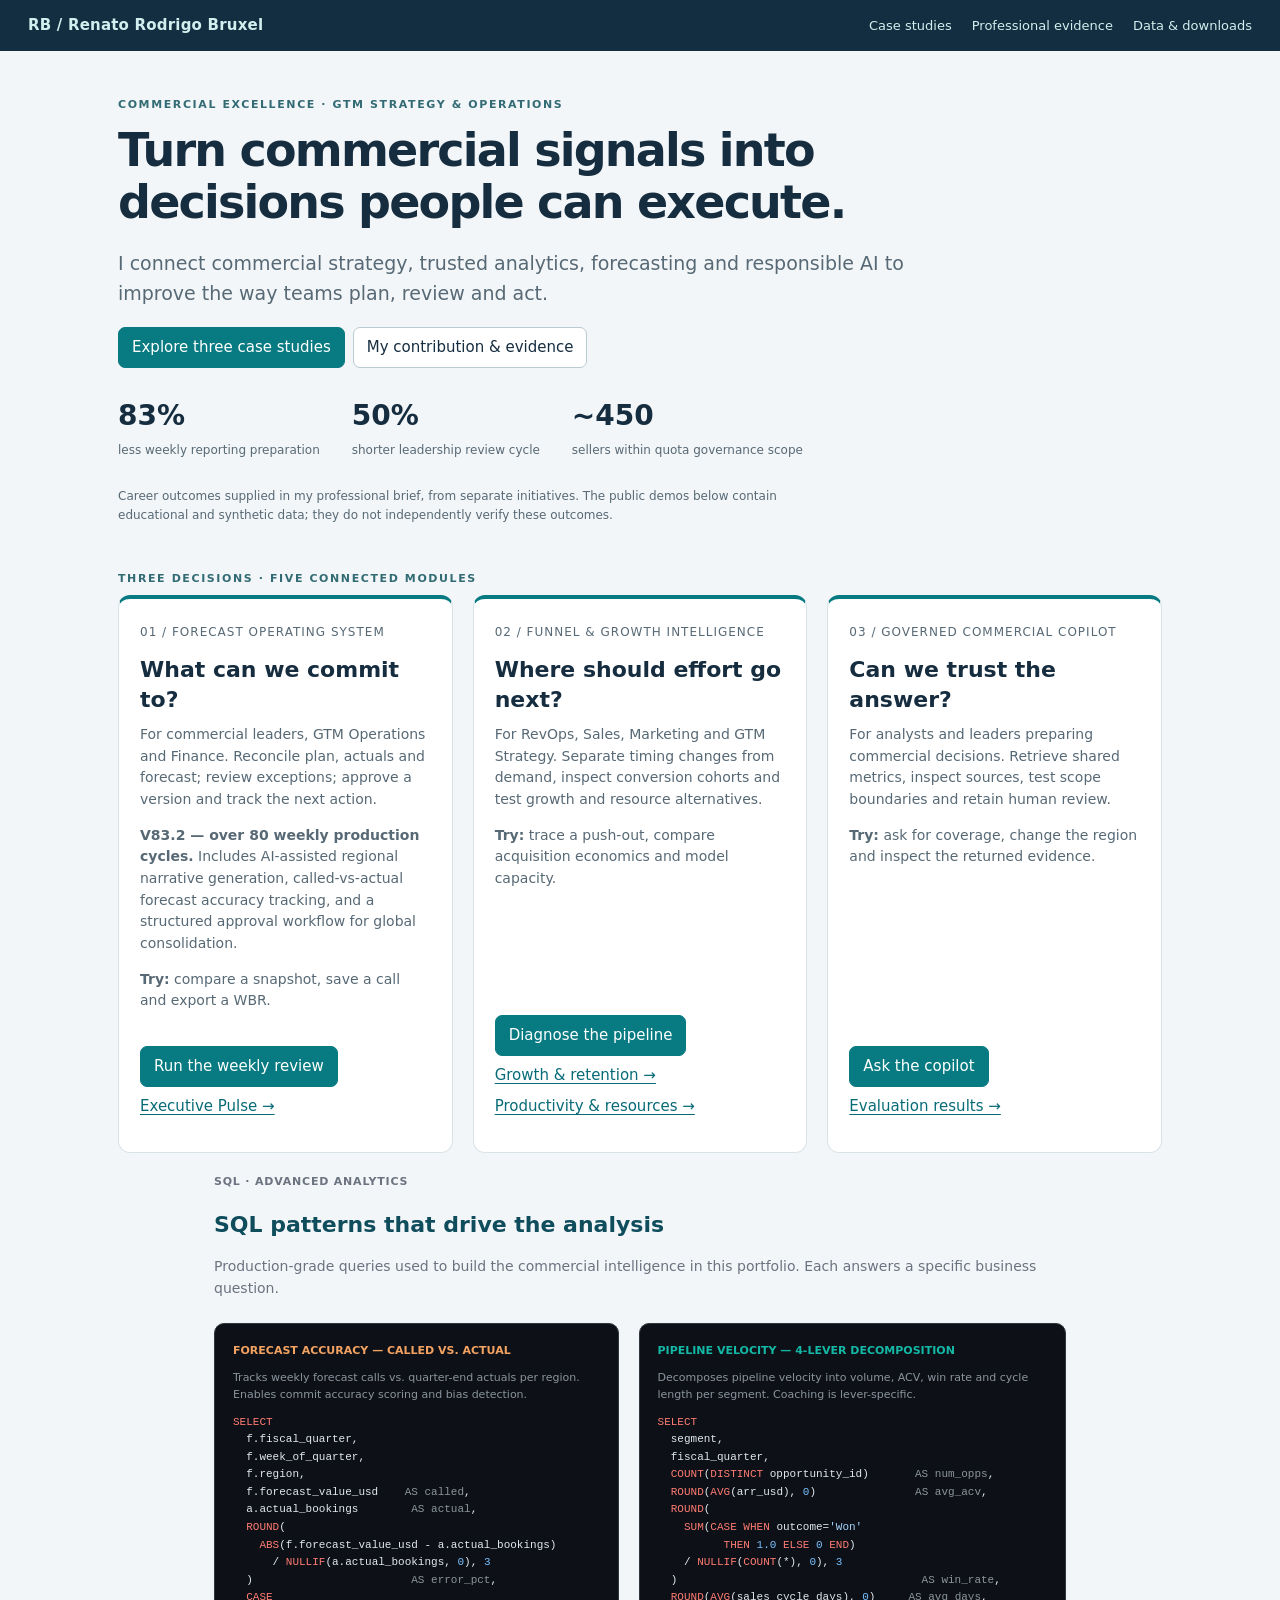
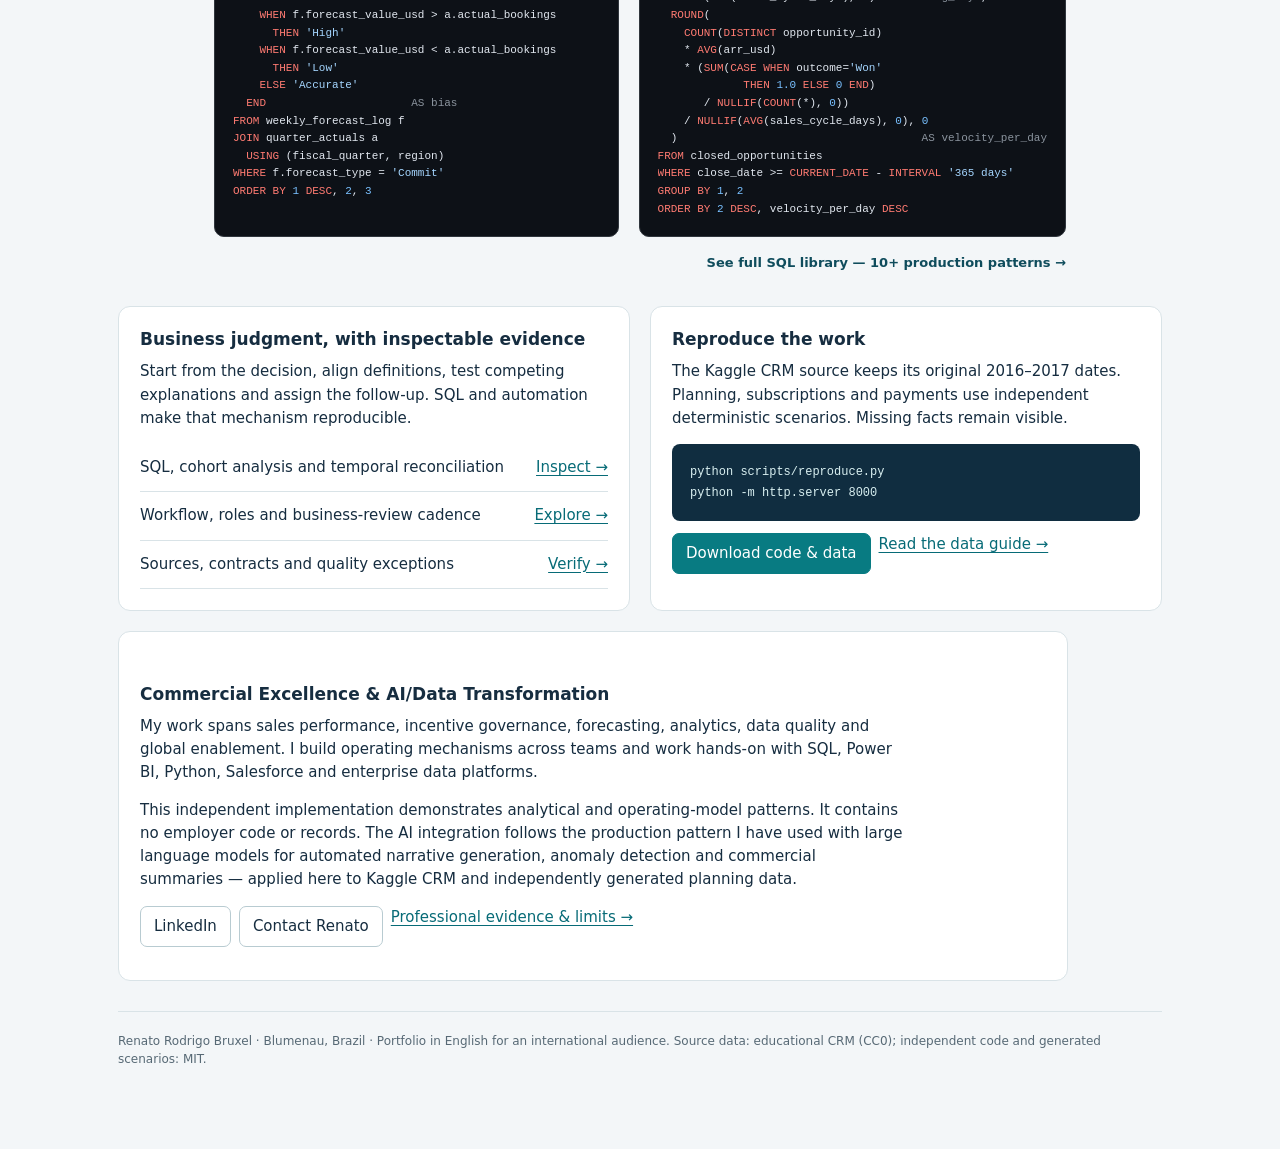
==== commit b98397e0: "Fix 3 Stripe alignment gaps: SQL visible, AI framing, WCI production evidence 1. WCI case study: emp" ====
--- a/index.html
+++ b/index.html
@@ -2,11 +2,54 @@
 <a class="skip" href="#main">Skip to content</a><header class="topbar"><a class="wordmark" href="index.html">RB / Renato Rodrigo Bruxel</a><nav class="toplinks" aria-label="Portfolio"><a href="#cases">Case studies</a><a href="portfolio-deep-dive.html?tab=experience">Professional evidence</a><a href="data/index.html">Data & downloads</a></nav></header>
 <main class="profile" id="main"><section class="hero"><div class="eyebrow">Commercial Excellence · GTM Strategy & Operations</div><h1>Turn commercial signals into decisions people can execute.</h1><p>I connect commercial strategy, trusted analytics, forecasting and responsible AI to improve the way teams plan, review and act.</p><div class="actions"><a class="button primary" href="#cases">Explore three case studies</a><a class="button" href="portfolio-deep-dive.html?tab=experience">My contribution & evidence</a></div><div class="facts"><div class="fact"><strong>83%</strong><span>less weekly reporting preparation</span></div><div class="fact"><strong>50%</strong><span>shorter leadership review cycle</span></div><div class="fact"><strong>~450</strong><span>sellers within quota governance scope</span></div></div><p class="small">Career outcomes supplied in my professional brief, from separate initiatives. The public demos below contain educational and synthetic data; they do not independently verify these outcomes.</p></section>
 <section id="cases"><div class="eyebrow">Three decisions · five connected modules</div><div class="grid three">
-<article class="panel case"><div><span class="number">01 / FORECAST OPERATING SYSTEM</span><h2>What can we commit to?</h2><p>For commercial leaders, GTM Operations and Finance. Reconcile plan, actuals and forecast; review exceptions; approve a version and track the next action.</p><p><strong>Try:</strong> compare a snapshot, save a call and export a WBR.</p></div><div class="actions"><a class="button primary" href="weekly-checkin-portal/weekly-checkin-portal.html">Run the weekly review</a><a href="pipeline-pulse/pipeline-pulse.html">Executive Pulse →</a></div></article>
+<article class="panel case"><div><span class="number">01 / FORECAST OPERATING SYSTEM</span><h2>What can we commit to?</h2><p>For commercial leaders, GTM Operations and Finance. Reconcile plan, actuals and forecast; review exceptions; approve a version and track the next action.</p><p><strong>V83.2 — over 80 weekly production cycles.</strong> Includes AI-assisted regional narrative generation, called-vs-actual forecast accuracy tracking, and a structured approval workflow for global consolidation.</p><p><strong>Try:</strong> compare a snapshot, save a call and export a WBR.</p></div><div class="actions"><a class="button primary" href="weekly-checkin-portal/weekly-checkin-portal.html">Run the weekly review</a><a href="pipeline-pulse/pipeline-pulse.html">Executive Pulse →</a></div></article>
 <article class="panel case"><div><span class="number">02 / FUNNEL & GROWTH INTELLIGENCE</span><h2>Where should effort go next?</h2><p>For RevOps, Sales, Marketing and GTM Strategy. Separate timing changes from demand, inspect conversion cohorts and test growth and resource alternatives.</p><p><strong>Try:</strong> trace a push-out, compare acquisition economics and model capacity.</p></div><div class="actions"><a class="button primary" href="funnel-management/pipeline-intelligence.html">Diagnose the pipeline</a><a href="net-new-tracker/net-new-tracker.html">Growth & retention →</a><a href="sales-league/sales-league.html">Productivity & resources →</a></div></article>
 <article class="panel case"><div><span class="number">03 / GOVERNED COMMERCIAL COPILOT</span><h2>Can we trust the answer?</h2><p>For analysts and leaders preparing commercial decisions. Retrieve shared metrics, inspect sources, test scope boundaries and retain human review.</p><p><strong>Try:</strong> ask for coverage, change the region and inspect the returned evidence.</p></div><div class="actions"><a class="button primary" href="weekly-checkin-portal/weekly-checkin-portal.html?tab=copilot">Ask the copilot</a><a href="portfolio-deep-dive.html?tab=evaluation">Evaluation results →</a></div></article>
 </div></section>
-<section class="grid"><div class="panel"><h2>Business judgment, with inspectable evidence</h2><p>Start from the decision, align definitions, test competing explanations and assign the follow-up. SQL and automation make that mechanism reproducible.</p><div class="section-link"><span>SQL, cohort analysis and temporal reconciliation</span><a href="portfolio-deep-dive.html?tab=sql">Inspect →</a></div><div class="section-link"><span>Workflow, roles and business-review cadence</span><a href="weekly-checkin-portal/weekly-checkin-portal.html?tab=operating">Explore →</a></div><div class="section-link"><span>Sources, contracts and quality exceptions</span><a href="data/index.html">Verify →</a></div></div><div class="panel"><h2>Reproduce the work</h2><p>The Kaggle CRM source keeps its original 2016–2017 dates. Planning, subscriptions and payments use independent deterministic scenarios. Missing facts remain visible.</p><pre class="code">python scripts/reproduce.py
+<section id="sql" style="padding:0 0 32px"><div style="max-width:900px;margin:0 auto;padding:0 24px"><div style="font-size:11px;font-weight:700;text-transform:uppercase;letter-spacing:.8px;color:#6b7280;margin-bottom:16px">SQL · ADVANCED ANALYTICS</div><h2 style="font-size:22px;font-weight:800;color:#0f4c5c;margin-bottom:8px">SQL patterns that drive the analysis</h2><p style="font-size:14px;color:#6b7280;margin-bottom:24px">Production-grade queries used to build the commercial intelligence in this portfolio. Each answers a specific business question.</p><div style="display:grid;grid-template-columns:1fr 1fr;gap:20px"><div style="background:#0d1117;border-radius:10px;padding:18px;border:1px solid #30363d"><div style="font-size:11px;font-weight:700;color:#f4a261;margin-bottom:10px;text-transform:uppercase">Forecast Accuracy — Called vs. Actual</div><div style="font-size:11px;color:#8b949e;margin-bottom:10px">Tracks weekly forecast calls vs. quarter-end actuals per region. Enables commit accuracy scoring and bias detection.</div><pre style="font-size:11px;color:#e2e8f0;font-family:monospace;white-space:pre;overflow-x:auto;margin:0;line-height:1.6"><code><span style="color:#ff7b72">SELECT</span>
+  f.fiscal_quarter,
+  f.week_of_quarter,
+  f.region,
+  f.forecast_value_usd    <span style="color:#8b949e">AS called</span>,
+  a.actual_bookings        <span style="color:#8b949e">AS actual</span>,
+  <span style="color:#ff7b72">ROUND</span>(
+    <span style="color:#ff7b72">ABS</span>(f.forecast_value_usd - a.actual_bookings)
+      / <span style="color:#ff7b72">NULLIF</span>(a.actual_bookings, <span style="color:#79c0ff">0</span>), <span style="color:#79c0ff">3</span>
+  )                        <span style="color:#8b949e">AS error_pct</span>,
+  <span style="color:#ff7b72">CASE</span>
+    <span style="color:#ff7b72">WHEN</span> f.forecast_value_usd &gt; a.actual_bookings
+      <span style="color:#ff7b72">THEN</span> <span style="color:#a5d6ff">'High'</span>
+    <span style="color:#ff7b72">WHEN</span> f.forecast_value_usd &lt; a.actual_bookings
+      <span style="color:#ff7b72">THEN</span> <span style="color:#a5d6ff">'Low'</span>
+    <span style="color:#ff7b72">ELSE</span> <span style="color:#a5d6ff">'Accurate'</span>
+  <span style="color:#ff7b72">END</span>                      <span style="color:#8b949e">AS bias</span>
+<span style="color:#ff7b72">FROM</span> weekly_forecast_log f
+<span style="color:#ff7b72">JOIN</span> quarter_actuals a
+  <span style="color:#ff7b72">USING</span> (fiscal_quarter, region)
+<span style="color:#ff7b72">WHERE</span> f.forecast_type = <span style="color:#a5d6ff">'Commit'</span>
+<span style="color:#ff7b72">ORDER BY</span> <span style="color:#79c0ff">1</span> <span style="color:#ff7b72">DESC</span>, <span style="color:#79c0ff">2</span>, <span style="color:#79c0ff">3</span></code></pre></div><div style="background:#0d1117;border-radius:10px;padding:18px;border:1px solid #30363d"><div style="font-size:11px;font-weight:700;color:#14b8a6;margin-bottom:10px;text-transform:uppercase">Pipeline Velocity — 4-Lever Decomposition</div><div style="font-size:11px;color:#8b949e;margin-bottom:10px">Decomposes pipeline velocity into volume, ACV, win rate and cycle length per segment. Coaching is lever-specific.</div><pre style="font-size:11px;color:#e2e8f0;font-family:monospace;white-space:pre;overflow-x:auto;margin:0;line-height:1.6"><code><span style="color:#ff7b72">SELECT</span>
+  segment,
+  fiscal_quarter,
+  <span style="color:#ff7b72">COUNT</span>(<span style="color:#ff7b72">DISTINCT</span> opportunity_id)       <span style="color:#8b949e">AS num_opps</span>,
+  <span style="color:#ff7b72">ROUND</span>(<span style="color:#ff7b72">AVG</span>(arr_usd), <span style="color:#79c0ff">0</span>)               <span style="color:#8b949e">AS avg_acv</span>,
+  <span style="color:#ff7b72">ROUND</span>(
+    <span style="color:#ff7b72">SUM</span>(<span style="color:#ff7b72">CASE WHEN</span> outcome=<span style="color:#a5d6ff">'Won'</span>
+          <span style="color:#ff7b72">THEN</span> <span style="color:#79c0ff">1.0</span> <span style="color:#ff7b72">ELSE</span> <span style="color:#79c0ff">0</span> <span style="color:#ff7b72">END</span>)
+    / <span style="color:#ff7b72">NULLIF</span>(<span style="color:#ff7b72">COUNT</span>(*), <span style="color:#79c0ff">0</span>), <span style="color:#79c0ff">3</span>
+  )                                     <span style="color:#8b949e">AS win_rate</span>,
+  <span style="color:#ff7b72">ROUND</span>(<span style="color:#ff7b72">AVG</span>(sales_cycle_days), <span style="color:#79c0ff">0</span>)     <span style="color:#8b949e">AS avg_days</span>,
+  <span style="color:#ff7b72">ROUND</span>(
+    <span style="color:#ff7b72">COUNT</span>(<span style="color:#ff7b72">DISTINCT</span> opportunity_id)
+    * <span style="color:#ff7b72">AVG</span>(arr_usd)
+    * (<span style="color:#ff7b72">SUM</span>(<span style="color:#ff7b72">CASE WHEN</span> outcome=<span style="color:#a5d6ff">'Won'</span>
+             <span style="color:#ff7b72">THEN</span> <span style="color:#79c0ff">1.0</span> <span style="color:#ff7b72">ELSE</span> <span style="color:#79c0ff">0</span> <span style="color:#ff7b72">END</span>)
+       / <span style="color:#ff7b72">NULLIF</span>(<span style="color:#ff7b72">COUNT</span>(*), <span style="color:#79c0ff">0</span>))
+    / <span style="color:#ff7b72">NULLIF</span>(<span style="color:#ff7b72">AVG</span>(sales_cycle_days), <span style="color:#79c0ff">0</span>), <span style="color:#79c0ff">0</span>
+  )                                     <span style="color:#8b949e">AS velocity_per_day</span>
+<span style="color:#ff7b72">FROM</span> closed_opportunities
+<span style="color:#ff7b72">WHERE</span> close_date &gt;= <span style="color:#ff7b72">CURRENT_DATE</span> - <span style="color:#ff7b72">INTERVAL</span> <span style="color:#a5d6ff">'365 days'</span>
+<span style="color:#ff7b72">GROUP BY</span> <span style="color:#79c0ff">1</span>, <span style="color:#79c0ff">2</span>
+<span style="color:#ff7b72">ORDER BY</span> <span style="color:#79c0ff">2</span> <span style="color:#ff7b72">DESC</span>, velocity_per_day <span style="color:#ff7b72">DESC</span></code></pre></div></div><div style="margin-top:14px;text-align:right"><a href="portfolio-deep-dive.html?tab=sql" style="font-size:13px;color:#0f4c5c;font-weight:700;text-decoration:none">See full SQL library — 10+ production patterns →</a></div></div></section><section class="grid"><div class="panel"><h2>Business judgment, with inspectable evidence</h2><p>Start from the decision, align definitions, test competing explanations and assign the follow-up. SQL and automation make that mechanism reproducible.</p><div class="section-link"><span>SQL, cohort analysis and temporal reconciliation</span><a href="portfolio-deep-dive.html?tab=sql">Inspect →</a></div><div class="section-link"><span>Workflow, roles and business-review cadence</span><a href="weekly-checkin-portal/weekly-checkin-portal.html?tab=operating">Explore →</a></div><div class="section-link"><span>Sources, contracts and quality exceptions</span><a href="data/index.html">Verify →</a></div></div><div class="panel"><h2>Reproduce the work</h2><p>The Kaggle CRM source keeps its original 2016–2017 dates. Planning, subscriptions and payments use independent deterministic scenarios. Missing facts remain visible.</p><pre class="code">python scripts/reproduce.py
 python -m http.server 8000</pre><div class="actions"><a class="button primary" href="downloads/gtm-operating-system-v2.zip" download>Download code & data</a><a href="data/index.html?tab=reproduce">Read the data guide →</a></div></div></section>
-<section class="panel prose"><h2>Commercial Excellence & AI/Data Transformation</h2><p>My work spans sales performance, incentive governance, forecasting, analytics, data quality and global enablement. I build operating mechanisms across teams and work hands-on with SQL, Power BI, Python, Salesforce and enterprise data platforms.</p><p>This independent implementation demonstrates analytical and operating-model patterns. It contains no employer code or records. SQLite and the browser application are tools chosen for this reference project; the local copilot is deterministic, and the role selector demonstrates scope without claiming production authorization.</p><div class="actions"><a class="button" href="https://www.linkedin.com/in/renato-rodrigo-bruxel" rel="noopener" target="_blank">LinkedIn</a><a class="button" href="mailto:renato.bruxel@hotmail.com">Contact Renato</a><a href="portfolio-deep-dive.html?tab=experience">Professional evidence & limits →</a></div></section>
+<section class="panel prose"><h2>Commercial Excellence & AI/Data Transformation</h2><p>My work spans sales performance, incentive governance, forecasting, analytics, data quality and global enablement. I build operating mechanisms across teams and work hands-on with SQL, Power BI, Python, Salesforce and enterprise data platforms.</p><p>This independent implementation demonstrates analytical and operating-model patterns. It contains no employer code or records. The AI integration follows the production pattern I have used with large language models for automated narrative generation, anomaly detection and commercial summaries — applied here to Kaggle CRM and independently generated planning data.</p><div class="actions"><a class="button" href="https://www.linkedin.com/in/renato-rodrigo-bruxel" rel="noopener" target="_blank">LinkedIn</a><a class="button" href="mailto:renato.bruxel@hotmail.com">Contact Renato</a><a href="portfolio-deep-dive.html?tab=experience">Professional evidence & limits →</a></div></section>
 <footer>Renato Rodrigo Bruxel · Blumenau, Brazil · Portfolio in English for an international audience. Source data: educational CRM (CC0); independent code and generated scenarios: MIT.</footer></main></body></html>
